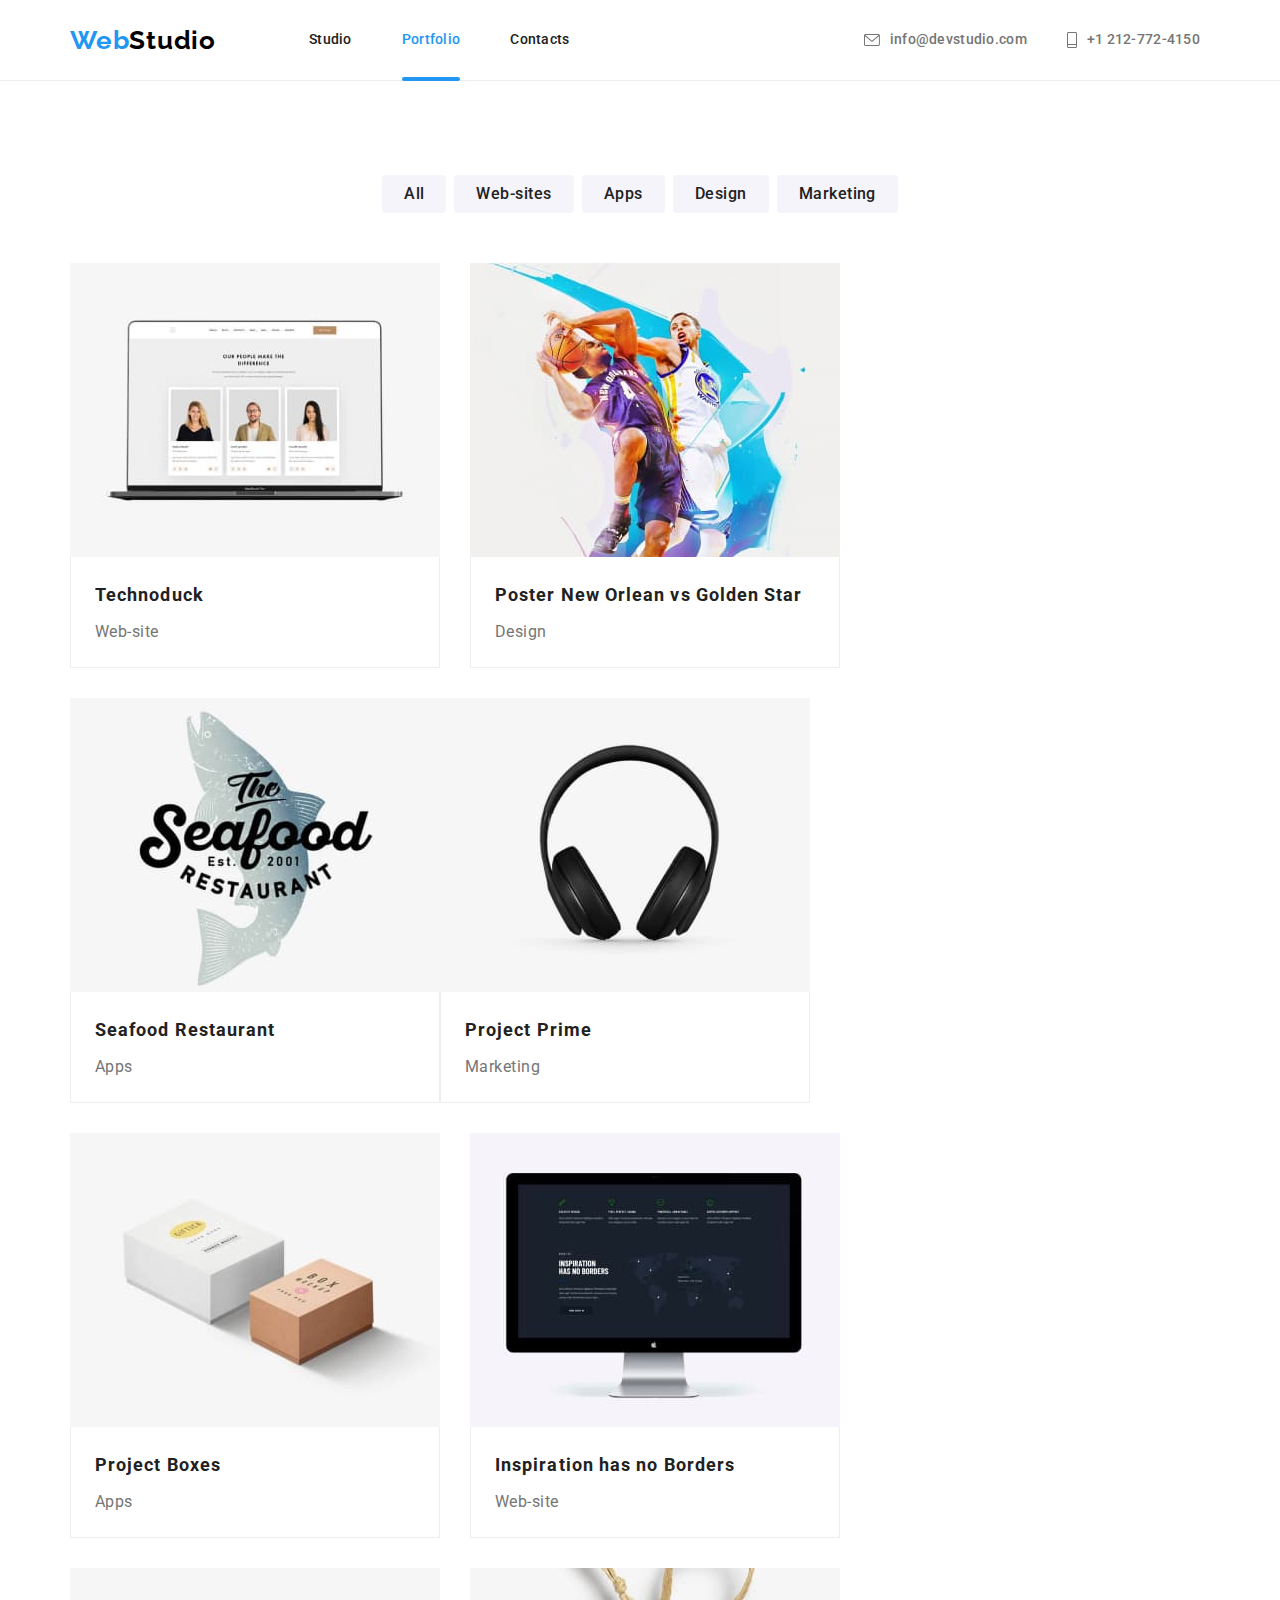
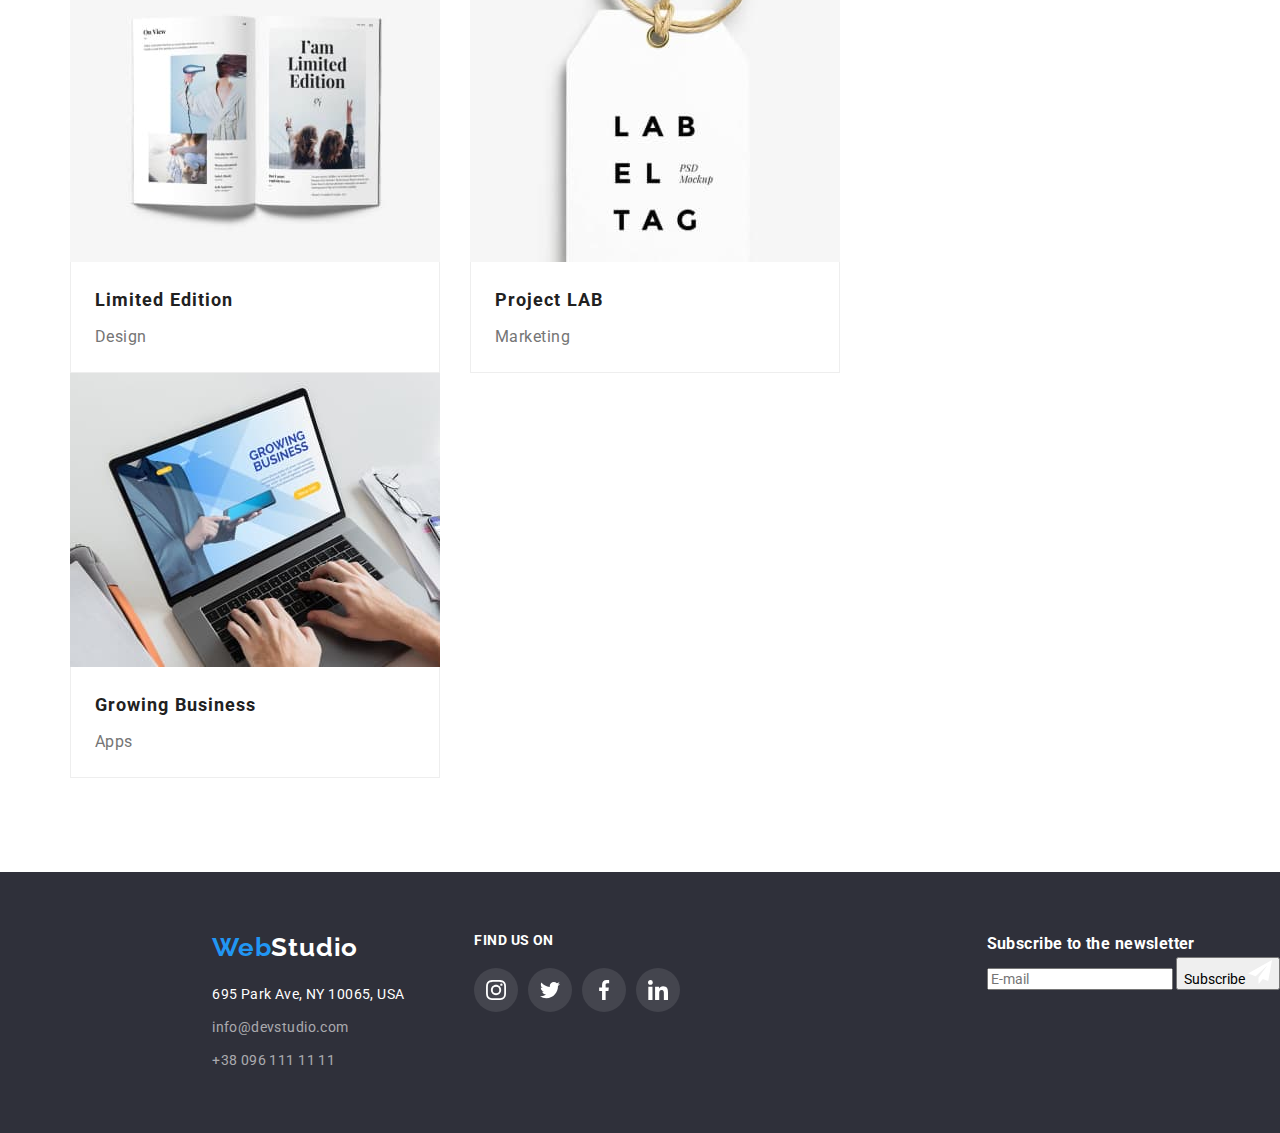
==== portfolio.html @ 2a0ce32f "gddgf" ====
<!DOCTYPE html>
<html lang="uk">
  <head>
    <meta charset="UTF-8" />
    <meta http-equiv="X-UA-Compatible" content="IE=edge" />
    <meta name="viewport" content="width=device-width, initial-scale=1.0" />
    <title>WebStudio</title>
    <link rel="preconnect" href="https://fonts.googleapis.com" />
    <link rel="preconnect" href="https://fonts.gstatic.com" crossorigin />
    <link
      href="https://fonts.googleapis.com/css2?family=Raleway:wght@700&family=Roboto:wght@400;500;700;900&display=swap"
      rel="stylesheet"
    />
    <link
      rel="stylesheet"
      href="https://cdnjs.cloudflare.com/ajax/libs/modern-normalize/1.1.0/modern-normalize.min.css"
    />
    <link rel="stylesheet" href="./css/styles.css" />
  </head>
  <body>
    <!-- Header -->
    <header class="header">
      <div class="container main-nav">
        <nav class="main-nav">
          <a href="./index.html" class="logo"><span class="logo part">Web</span>Studio</a>
          <ul class="nav-list">
            <li class="link"><a class="nav-list-link" href="./index.html">Studio</a></li>
            <li class="link">
              <a class="nav-list-link current" href="./portfolio.html">Portfolio</a>
            </li>
            <li class="link"><a class="nav-list-link" href="">Contacts</a></li>
          </ul>
        </nav>
        <ul class="contacts-list">
          <li class="contact">
            <a href="mailto:info@devstudio.com" class="header-contacts mail">
              <svg class="convert" width="16px" height="12px">
                <use href="./images/icons.svg#icon-convert"></use>
              </svg>
              info@devstudio.com
            </a>
          </li>
          <li class="contact">
            <a href="tel:+12127724150" class="header-contacts phone">
              <svg class="phone" width="10px" height="16px">
                <use href="./images/icons.svg#icon-phone"></use>
              </svg>
              +1 212-772-4150</a
            >
          </li>
        </ul>
      </div>
    </header>
    <main>
      <section class="section">
        <div class="container">
          <!-- Buttons -->
          <ul class="btn-list">
            <li class="list-btn"><button type="button" class="btn secondary">All</button></li>
            <li class="list-btn"><button type="button" class="btn secondary">Web-sites</button></li>
            <li class="list-btn"><button type="button" class="btn secondary">Apps</button></li>
            <li class="list-btn"><button type="button" class="btn secondary">Design</button></li>
            <li class="list-btn"><button type="button" class="btn secondary">Marketing</button></li>
          </ul>
          <!-- Projects -->
          <ul class="project-list">
            <li class="project-card">
              <a href="" class="project-link">
                <div class="overlay">
                  <img
                    src="./images/technocrack.jpg"
                    alt="Laptop with cards on the screen"
                    width="370"
                  />
                  <p class="project-text">
                    Technoduck is a state-of-the-art coronavirus distribution platform. Companies
                    use this platform for digital espionage and attacks on competitors' secure
                    servers.
                  </p>
                </div>

                <div class="card-desc">
                  <h2 class="project-title">Technoduck</h2>
                  <p class="project-desc">Web-site</p>
                </div></a
              >
            </li>
            <li class="project-card">
              <a href="" class="project-link">
                <div class="overlay">
                  <img src="./images/poster.jpg" alt="Two basketball players" width="370" />
                  <p class="project-text">
                    Technoduck is a state-of-the-art coronavirus distribution platform. Companies
                    use this platform for digital espionage and attacks on competitors' secure
                    servers.
                  </p>
                </div>
                <div class="card-desc">
                  <h2 class="project-title">Poster New Orlean vs Golden Star</h2>
                  <p class="project-desc">Design</p>
                </div></a
              >
            </li>
            <li class="project-card">
              <a href="" class="project-link">
                <div class="overlay">
                  <img src="./images/seafood.jpg" alt="shark logo" width="370" />
                  <p class="project-text">
                    Technoduck is a state-of-the-art coronavirus distribution platform. Companies
                    use this platform for digital espionage and attacks on competitors' secure
                    servers.
                  </p>
                </div>
                <div class="card-desc">
                  <h2 class="project-title">Seafood Restaurant</h2>
                  <p class="project-desc">Apps</p>
                </div></a
              >
            </li>
            <li class="project-card">
              <a href="" class="project-link">
                <div class="overlay">
                  <img src="./images/prime.jpg" alt="Headphones" width="370" />
                  <p class="project-text">
                    Technoduck is a state-of-the-art coronavirus distribution platform. Companies
                    use this platform for digital espionage and attacks on competitors' secure
                    servers.
                  </p>
                </div>
                <div class="card-desc">
                  <h2 class="project-title">Project Prime</h2>
                  <p class="project-desc">Marketing</p>
                </div></a
              >
            </li>
            <li class="project-card">
              <a href="" class="project-link">
                <div class="overlay">
                  <img src="./images/boxes.jpg" alt="Two cardboard boxes" width="370" />
                  <p class="project-text">
                    Technoduck is a state-of-the-art coronavirus distribution platform. Companies
                    use this platform for digital espionage and attacks on competitors' secure
                    servers.
                  </p>
                </div>
                <div class="card-desc">
                  <h2 class="project-title">Project Boxes</h2>
                  <p class="project-desc">Apps</p>
                </div></a
              >
            </li>
            <li class="project-card">
              <a href="" class="project-link">
                <div class="overlay">
                  <img src="./images/inspiration.jpg" alt="Monitor screen" width="370" />
                  <p class="project-text">
                    Technoduck is a state-of-the-art coronavirus distribution platform. Companies
                    use this platform for digital espionage and attacks on competitors' secure
                    servers.
                  </p>
                </div>
                <div class="card-desc">
                  <h2 class="project-title">Inspiration has no Borders</h2>
                  <p class="project-desc">Web-site</p>
                </div></a
              >
            </li>
            <li class="project-card">
              <a href="" class="project-link">
                <div class="overlay">
                  <img src="./images/limited-edition.jpg" alt="Open journal" width="370" />
                  <p class="project-text">
                    Technoduck is a state-of-the-art coronavirus distribution platform. Companies
                    use this platform for digital espionage and attacks on competitors' secure
                    servers.
                  </p>
                </div>
                <div class="card-desc">
                  <h2 class="project-title">Limited Edition</h2>
                  <p class="project-desc">Design</p>
                </div></a
              >
            </li>
            <li class="project-card">
              <a href="" class="project-link">
                <div class="overlay">
                  <img src="./images/lab.jpg" alt="Tag with a rope" width="370" />
                  <p class="project-text">
                    Technoduck is a state-of-the-art coronavirus distribution platform. Companies
                    use this platform for digital espionage and attacks on competitors' secure
                    servers.
                  </p>
                </div>
                <div class="card-desc">
                  <h2 class="project-title">Project LAB</h2>
                  <p class="project-desc">Marketing</p>
                </div></a
              >
            </li>
            <li class="project-card">
              <a href="" class="project-link">
                <div class="overlay">
                  <img src="./images/growing-business.jpg" alt="Typing on a laptop" width="370" />
                  <p class="project-text">
                    Technoduck is a state-of-the-art coronavirus distribution platform. Companies
                    use this platform for digital espionage and attacks on competitors' secure
                    servers.
                  </p>
                </div>
                <div class="card-desc">
                  <h2 class="project-title">Growing Business</h2>
                  <p class="project-desc">Apps</p>
                </div></a
              >
            </li>
          </ul>
        </div>
      </section>
    </main>
    <!-- Footer -->
    <footer class="footer">
      <div class="container">
        <div>
          <a href="./index.html" class="logo foot"><span class="logo part">Web</span>Studio</a>
          <address>
            <ul class="footer-list">
              <li class="item">
                <a
                  href="https://goo.gl/maps/a2DXPdL5DxvTyXP6A"
                  target="_blank"
                  rel="noopener nofollow noreferrer"
                  class="address"
                  >695 Park Ave, NY 10065, USA</a
                >
              </li>
              <li class="item">
                <a href="mailto:info@devstudio.com" class="footer-contacts">info@devstudio.com</a>
              </li>
              <li class="item">
                <a href="tel:+380961111111" class="footer-contacts">+38 096 111 11 11</a>
              </li>
            </ul>
          </address>
        </div>
        <section class="follow">
          <h3 class="follow-list-title">Find us on</h3>
          <ul class="follow-list">
            <li>
              <a href="" class="follow-media-link">
                <svg class="icon" width="20px" height="20px">
                  <use href="./images/icons.svg#icon-instagram"></use>
                </svg>
              </a>
            </li>
            <li>
              <a href="" class="follow-media-link">
                <svg class="icon" width="20px" height="20px">
                  <use href="./images/icons.svg#icon-twitter"></use>
                </svg>
              </a>
            </li>
            <li>
              <a href="" class="follow-media-link">
                <svg class="icon" width="20px" height="20px">
                  <use href="./images/icons.svg#icon-facebook"></use>
                </svg>
              </a>
            </li>
            <li>
              <a href="" class="follow-media-link">
                <svg class="icon" width="20px" height="20px">
                  <use href="./images/icons.svg#icon-linkedin"></use>
                </svg>
              </a>
            </li>
          </ul>
        </section>
      </div>

      <div class="subscribe">
        <h3 class="subscribe-to-newsletter">Subscribe to the newsletter</h3>
        <form autocomplete="off" class="footer-form">
          <label class="subscribe-name">
            <input
              type="text"
              name="Subscribe to the newsletter"
              id="input-email"
              class="input-email"
              placeholder="E-mail"
            />
            <button class="btn-subscribe">
              Subscribe
              <svg
                class="icon-subscribe"
                xmlns="http://www.w3.org/2000/svg"
                width="24"
                height="24"
                viewBox="0 0 24 24"
                fill="none"
              >
                <path
                  d="M24 0L0 13.5L7.66994 16.3407L19.5 5.25L10.5017 17.3895L10.509 17.3923L10.5 17.3895V24L14.8013 18.9819L20.2501 21L24 0Z"
                  fill="white"
                />
              </svg>
            </button>
          </label>
        </form>
      </div>
    </footer>
  </body>
</html>
---- css/styles.css ----
body {
  font-family: -apple-system, BlinkMacSystemFont, 'Segoe UI', Roboto, Oxygen, Ubuntu, Cantarell,
    'Open Sans', 'Helvetica Neue', sans-serif;
  line-height: 1.5;
  color: #212121;
  background-color: #fff;
}

.container {
  min-width: 320px;
  max-width: 1170px;
  padding-left: 15px;
  padding-right: 15px;
  margin-left: auto;
  margin-right: auto;
}

.page-header {
  box-shadow: 0px 2px 4px -1px rgb(0 0 0 / 20%), 0px 4px 5px 0px rgb(0 0 0 / 14%),
    0px 1px 10px 0px rgb(0 0 0 / 12%);
}

.page-header .container {
  min-height: 80px;
  display: flex;
  align-items: center;
  justify-content: flex-end;
}

.menu {
  display: flex;
  padding: 0;
  margin: 0;
  list-style: none;
}

@media (max-width: 767px) {
  .menu {
    display: none;
  }
}

.menu .link {
  padding: 10px;
  color: inherit;
  text-decoration: none;
}

.menu .link:hover,
.menu .link:focus {
  text-decoration: underline;
}

.menu-toggle {
  min-height: 40px;
  min-width: 40px;
  display: flex;
  align-items: center;
  justify-content: center;

  margin: 0;
  padding: 0;
  background-color: transparent;
  cursor: pointer;
  border: none;
  border-radius: 50%;
  outline: none;
}

@media (min-width: 768px) {
  .menu-toggle {
    display: none;
  }
}

.menu-toggle:hover,
.menu-toggle:focus {
  background-color: rgba(0, 0, 0, 0.1);
}

.menu-container {
  position: fixed;
  top: 0;
  left: 0;
  width: 100vw;
  height: 100vh;
  padding: 32px;
  background-color: #3f51b5;
  z-index: 999;

  transform: translateX(100%);
  transition: transform 250ms ease-in-out;
}

.menu-container.is-open {
  transform: translateX(0);
}

.menu-container .menu-toggle {
  position: absolute;
  top: 16px;
  right: 16px;
  color: #fff;
}

.mobile-menu {
  padding: 0;
  margin: 0;
  list-style: none;
}

.mobile-menu .link {
  display: block;
  padding: 10px;
  color: #fff;
  text-decoration: none;
}

:root {
  --black-color: #000000;
  --text-primary-color: #212121;
  --text-p-color: #757575;
  --primary-white-color: #ffffff;
  --background-secondary-color: #f5f4fa;
  --hero-footer-color--: #2f303a;
  --accent-color: #2196f3;
  --no-accent-color: #afb1b8;
  --primary-btn-accent-color--: #188ce8;
  --action-time: cubic-bezier(0.4, 0, 0.2, 1);
  --action-total-time: 250ms;
}

body {
  background-color: var(--primary-white-color);
  color: var(--text-primary-color);

  font-family: Roboto, sans-serif;
  font-size: 14px;
  letter-spacing: 0.03em;
}

.nav-list,
.contacts-list,
.section-list,
.footer-list {
  list-style-type: none;
}

.nav-list-link:hover,
.header-contacts:hover,
.footer-contacts:hover,
.address:hover,
.nav-list-link:focus,
.header-contacts:focus,
.footer-contacts:focus,
.address:focus {
  color: var(--accent-color);
}

h1,
h2,
h3,
h4,
h5,
h6,
ul,
p {
  margin: 0;
  padding: 0;
}

img {
  display: block;
  max-width: 100%;
}
/* Container settings */
.container5 {
  width: 1200px;
  margin: 0 auto;
  padding: 0 15px;
}

.section {
  padding-top: 94px;
  padding-bottom: 94px;
}

.section2 {
  padding-top: 94px;
  padding-bottom: 94px;
}

/* Header */
.header {
  border-bottom: 1px solid #ececec;
}

.main-nav {
  display: flex;
  align-items: center;
}

.logo {
  color: var(--black-color);
  font-family: Raleway, sans-serif;
  text-decoration: none;
  font-weight: 700;
  font-size: 26px;
  line-height: 1.19;
  letter-spacing: 0.03em;
}

.part {
  color: var(--accent-color);
}
/* nav */
.nav-list .link + .link {
  margin-left: 50px;
}

.nav-list {
  display: flex;
  margin-left: 93px;
}

.nav-list-link.current {
  color: var(--accent-color);
}

.nav-list-link {
  position: relative;
  display: block;
  padding-top: 32px;
  padding-bottom: 32px;

  color: var(--text-primary-color);
  font-weight: 500;
  font-size: 14px;
  line-height: 1.14;
  letter-spacing: 0.02em;
  text-decoration: none;

  transition: color var(--action-total-time) var(--action-time);
}

.current::after {
  content: '';
  position: absolute;
  bottom: -1px;
  left: 0;

  background-color: var(--accent-color);
  width: 100%;
  height: 4px;
  border-radius: 2px;
}

/* header contacts */
.contacts-list {
  display: flex;
  margin-left: auto;
}

.contacts-list .contact + .contact {
  margin-left: 40px;
}

.convert,
.phone {
  margin-right: 10px;
  fill: currentColor;
}

.convert:hover,
.phone:hover,
.convert:focus,
.phone:focus {
  fill: var(--accent-color);
}

.header-contacts {
  display: inline-flex;
  padding: 32px 0;

  color: var(--text-p-color);
  font-weight: 500;
  font-size: 14px;
  line-height: 1.14;
  letter-spacing: 0.02em;
  text-decoration: none;
  align-items: center;

  transition: color var(--action-total-time) var(--action-time);
}

/* Index.html Styles*/
/* Hero */
.hero {
  padding: 200px 0;
  margin-left: auto;
  margin-right: auto;

  text-align: center;

  background-color: var(--hero-footer-color--);
  background-image: linear-gradient(rgba(47, 48, 58, 0.4), rgba(47, 48, 58, 0.4)),
    url(../images/background-hero.jpg);
  max-width: 1600px;
  height: 600px;
  background-position: center;
}

.hero-title {
  max-width: 696px;
  margin-top: 0;
  margin-bottom: 30px;
  margin-right: auto;
  margin-left: auto;

  color: var(--primary-white-color);
  font-weight: 900;
  font-size: 44px;
  line-height: 1.36;
  text-align: center;
  letter-spacing: 0.06em;
  text-transform: uppercase;
}

.btn {
  display: inline-block;
  cursor: pointer;
  font-family: Roboto, sans-serif;
  border: none;
  border-radius: 4px;
}

.btn.primary {
  color: var(--primary-white-color);
  background-color: var(--accent-color);
  font-weight: 700;
  font-size: 16px;
  line-height: 1.88;
  letter-spacing: 0.06em;
  padding: 10px 24px;

  transition: background-color var(--action-total-time) var(--action-time),
    box-shadow var(--action-total-time) var(--action-time);
}

.btn.primary:hover,
.btn.primary:focus {
  background-color: var(--primary-btn-accent-color--);
}

/* Features */
.section.features {
  padding-bottom: 0;
}

.section-list {
  display: flex;
}

.section-list .item {
  width: 270px;
}

.icon-background {
  display: flex;
  align-items: center;
  justify-content: center;
  width: 270px;
  height: 120px;
  margin-bottom: 30px;

  background-color: var(--background-secondary-color);
}

.section-list .item:not(:last-child) {
  margin-right: 30px;
}

.section-title2 {
  margin-bottom: 50px;

  font-weight: 700;
  font-size: 36px;
  line-height: 1.17;
  text-align: center;
  letter-spacing: 0.03em;
}

.section-title {
  margin-bottom: 50px;

  font-weight: 700;
  font-size: 36px;
  line-height: 1.17;
  text-align: center;
  letter-spacing: 0.03em;
}

.item-desc {
  color: var(--text-p-color);
  line-height: 1.71;
}

/* What we do */
.section-list .img-list:not(:last-child) {
  margin-right: 30px;
}

.img-list {
  position: relative;
}

.img-desc {
  position: absolute;
  width: 100%;
  background-color: rgba(47, 48, 58, 0.8);
  height: 70px;
  padding: 27px 0;
  bottom: 0;

  color: var(--primary-white-color);
  font-weight: 700;
  font-size: 14px;
  line-height: 16px;
  text-align: center;
  letter-spacing: 0.03em;
  text-transform: uppercase;
}
/* Our team */
.team {
  background-color: var(--background-secondary-color);
}

.section-list-title {
  margin-bottom: 10px;

  font-weight: 700;
  font-size: 14px;
  line-height: 1.14;
  letter-spacing: 0.03em;
  text-transform: uppercase;
}

.section-card {
  background-color: var(--primary-white-color);

  text-align: center;

  box-shadow: 0px 1px 3px rgba(0, 0, 0, 0.12), 0px 1px 1px rgba(0, 0, 0, 0.14),
    0px 2px 1px rgba(0, 0, 0, 0.2);
  border-radius: 0px 0px 4px 4px;
}

.section-card:not(:last-child) {
  margin-right: 30px;
}
.team-card-desc {
  padding: 30px 0;
}

.section-list-item {
  margin-bottom: 10px;

  font-weight: 500;
  font-size: 16px;
  line-height: 1.19;
  letter-spacing: 0.03em;
}
.profession {
  font-size: 16px;
  line-height: 1.19;
  letter-spacing: 0.03em;
  margin-bottom: 16px;
}

.media-list {
  display: flex;
  list-style-type: none;
  height: 44px;
  align-items: center;
  padding: 0 32px;
}

.media-link {
  display: flex;
  width: 44px;
  height: 44px;
  align-items: center;
  justify-content: center;
  color: var(--no-accent-color);
  border-radius: 50%;

  transition: background-color var(--action-total-time) var(--action-time),
    color var(--action-total-time) var(--action-time);
}

.media-list li:not(:last-child) {
  margin-right: 10px;
}

.media-link:hover,
.media-link:focus {
  background-color: var(--accent-color);
  color: var(--primary-white-color);
}

.icon {
  display: flex;
  fill: currentColor;
}

.company-list {
  display: flex;
  list-style-type: none;
  margin: 0;
}

.company-list li:not(:last-child) {
  margin-right: 30px;
}

.company-link {
  display: flex;
  align-items: center;
  justify-content: center;
  width: 170px;
  height: 92px;
  border: 1px solid var(--no-accent-color);
  border-radius: 4px;
  padding: 16px 32px;

  color: var(--no-accent-color);

  transition: color var(--action-total-time) var(--action-time),
    border-color var(--action-total-time) var(--action-time);
}

.company-link:hover,
.company-link:focus {
  color: var(--accent-color);
  border-color: var(--accent-color);
}

.company-icon {
  fill: currentColor;
}

/* Portfolio.html styles */
.btn-list,
.project-list {
  list-style-type: none;

  display: flex;
  flex-wrap: wrap;
}

.btn-list {
  justify-content: center;
  margin-bottom: 50px;
}

.list-btn:not(:last-child) {
  margin-right: 8px;
}
.btn.secondary {
  padding: 6px 22px;

  background-color: var(--background-secondary-color);
  color: var(--text-primary-color);
  font-weight: 500;
  font-size: 16px;
  line-height: 1.62;
  letter-spacing: 0.03em;

  transition: color var(--action-total-time) var(--action-time),
    background-color var(--action-total-time) var(--action-time),
    box-shadow var(--action-total-time) var(--action-time);
}

.btn.secondary:hover,
.btn.secondary:focus {
  background-color: var(--accent-color);
  color: var(--primary-white-color);
  box-shadow: 0px 3px 1px rgba(0, 0, 0, 0.1), 0px 1px 2px rgba(0, 0, 0, 0.08),
    0px 2px 2px rgba(0, 0, 0, 0.12);
  border-radius: 4px;
}

.project-card {
  margin-right: 30px;
  margin-bottom: 30px;
}

.project-card:nth-child(3n) {
  margin-right: 0;
}

.project-card:nth-last-child(-n + 3) {
  margin-bottom: 0;
}

.project-link {
  display: block;
  text-decoration: none;

  transition: box-shadow var(--action-total-time) var(--action-time);
}

.project-link:hover,
.project-link:focus {
  box-shadow: 0px 1px 1px rgba(0, 0, 0, 0.12), 0px 4px 4px rgba(0, 0, 0, 0.06),
    1px 4px 6px rgba(0, 0, 0, 0.16);
}

.project-link:hover .project-text,
.project-link:focus .project-text {
  transform: translateY(0%);
  opacity: 1;
}

.overlay {
  position: relative;
  overflow: hidden;
}

.project-text {
  position: absolute;
  background-color: rgba(33, 150, 243, 0.9);
  width: 100%;
  height: 100%;
  bottom: 0;

  transform: translateY(100%);
  opacity: 0;
  transition: transform var(--action-total-time) var(--action-time),
    opacity var(--action-total-time) var(--action-time);

  padding: 63px 24px;
  font-size: 18px;
  line-height: 1.56;
  letter-spacing: 0.03em;
  color: var(--primary-white-color);
}

.card-desc {
  padding: 20px 24px;

  border-left: 1px solid #eeeeee;
  border-right: 1px solid #eeeeee;
  border-bottom: 1px solid #eeeeee;
}

.project-title {
  margin-bottom: 4px;
  color: var(--text-primary-color);
  font-weight: 700;
  font-size: 18px;
  line-height: 2;
  letter-spacing: 0.06em;
}

.project-desc {
  color: var(--text-p-color);
  font-size: 16px;
  /* font-weight: 400; */
  line-height: 1.88;
  letter-spacing: 0.03em;
}

/* Footer */
.footer {
  display: flex;
  padding-top: 60px;
  padding-bottom: 60px;

  background-color: var(--hero-footer-color--);
}

.footer .container {
  display: flex;
}

.foot {
  display: inline-block;
  margin-bottom: 20px;

  color: var(--primary-white-color);
}

.footer-list .item:not(:last-child) {
  margin-bottom: 9px;
}

.address {
  color: var(--primary-white-color);
  font-style: normal;
  line-height: 1.71;
  text-decoration: none;

  transition: color var(--action-total-time) var(--action-time);
}

.footer-contacts {
  color: rgba(255, 255, 255, 0.6);
  font-style: normal;
  line-height: 1.71;
  text-decoration: none;

  transition: color var(--action-total-time) var(--action-time);
}

/* Footer form */

.subscribe {
  margin-left: 94px;
  color: var(--primary-white-color);
}

.footer-form {
  display: flex;
  align-items: center;
}

.form-title {
  display: inline-block;
  margin-bottom: 20px;

  font-weight: 700;
  font-size: 14px;
  line-height: 16px;
  letter-spacing: 0.03em;
  text-transform: uppercase;
}

.footer-email {
  /* display: inline-block; */
  width: 358px;
  height: 50px;
  padding-left: 16px;

  color: var(--primary-white-color);
  background-color: transparent;
  border: 1px solid rgba(255, 255, 255, 0.3);
  border-radius: 4px;
}

.submit-footer {
  display: flex;
  padding: 10px 28px;
  margin: 0 auto;
  margin-left: 12px;
  align-items: center;

  color: var(--primary-white-color);
  background-color: var(--accent-color);
  font-weight: 700;
  font-size: 16px;
  line-height: 1.88;
  letter-spacing: 0.06em;

  transition: background-color var(--action-total-time) var(--action-time),
    box-shadow var(--action-total-time) var(--action-time);
}

.icon-send {
  margin-left: 10px;
}

/* Find us */

.follow {
  margin-left: 70px;
}

.follow-list-title {
  color: var(--primary-white-color);
  font-weight: 700;
  font-size: 14px;
  line-height: 16px;
  letter-spacing: 0.03em;
  text-transform: uppercase;

  margin-bottom: 20px;
}

.follow-list {
  display: flex;
  list-style-type: none;
}

.follow-list li:not(:last-child) {
  margin-right: 10px;
}

.follow-media-link {
  display: flex;
  background-color: rgba(255, 255, 255, 0.1);
  border-radius: 50%;
  width: 44px;
  height: 44px;

  align-items: center;
  justify-content: center;

  color: var(--primary-white-color);

  transition: background-color var(--action-total-time) var(--action-time);
}

.follow-icon {
  fill: currentColor;
}

.follow-media-link:hover,
.follow-media-link:focus {
  background-color: var(--accent-color);
}

/* Modal */

.backdrop {
  position: fixed;
  top: 0;
  left: 0;
  width: 100%;
  height: 100%;
  background-color: rgba(0, 0, 0, 0.2);
  opacity: 1;
  transition: opacity 250ms cubic-bezier(0.4, 0, 0.2, 1),
    visibility 250ms cubic-bezier(0.4, 0, 0.2, 1);
}

.backdrop.is-hidden {
  visibility: hidden;
  opacity: 0;
  pointer-events: none;
}

.backdrop.is-hidden .modal {
  opacity: 0;
  transform: translate(-50%, -50%) scale(0.9);
}

.modal {
  position: absolute;
  top: 50%;
  left: 50%;
  transform: translate(-50%, -50%) scale(1);
  transition: transform 250ms cubic-bezier(0.4, 0, 0.2, 1),
    opacity 250ms cubic-bezier(0.4, 0, 0.2, 1);
  display: flex;
  flex-direction: column;
  /* min-width: 528px;
  min-height: 581px; */
  padding: 40px;
  background-color: #fff;
  box-shadow: 0px 1px 3px rgba(0, 0, 0, 0.12), 0px 1px 1px rgba(0, 0, 0, 0.14),
    0px 2px 1px rgba(0, 0, 0, 0.2);
  border-radius: 4px;
}

.close-modal {
  display: inline-flex;
  justify-content: center;
  align-items: center;
  position: absolute;
  top: 8px;
  right: 8px;
  width: 30px;
  height: 30px;
  padding: 0;
  border-radius: 50%;
  border: 1px solid rgba(0, 0, 0, 0.1);
  cursor: pointer;
  background-color: var(--primary-white-color);
}

.icon-close-modal {
  fill: var(--title-text-color);
  transition: fill 250ms cubic-bezier(0.4, 0, 0.2, 1);
}

.close-modal:hover .icon-close-modal,
.close-modal:focus .icon-close-modal {
  fill: var(--accent-color);
}

.title-modal {
  font-weight: 700;
  font-size: 20px;
  line-height: 1.15;
  text-align: center;
  letter-spacing: 0.03em;
  margin-bottom: 12px;
  color: var(--title-text-color);
}

.form-label {
  font-size: 12px;
  line-height: 1.17;
  letter-spacing: 0.01em;
  color: var(--primary-text-color);
}

textarea {
  resize: none;
}

.form-field textarea::placeholder {
  font-size: 12px;
  line-height: 1.17;
  letter-spacing: 0.01em;
  color: rgba(117, 117, 117, 0.5);
}

.form {
  display: flex;
  flex-direction: column;
  align-items: center;
}

.form-field {
  margin-bottom: 10px;
  display: flex;
  flex-direction: column;
}

.form-field input {
  margin: 0;
  padding: 0;
  padding-left: 42px;
  width: 448px;
  height: 40px;
  border: 1px solid rgba(33, 33, 33, 0.2);
  border-radius: 4px;
  transition: border 250ms cubic-bezier(0.4, 0, 0.2, 1);
  cursor: pointer;
}

.position-icon {
  position: relative;
}

.form-input:focus,
.placeholder:focus {
  outline: none;
  border: 1px solid var(--accent-color);
}

.form-field:hover input,
.form-field:hover textarea {
  border: 1px solid var(--accent-color);
}

.form-input:focus + .icon-input {
  fill: var(--accent-color);
}

.form-field:hover .icon-input {
  fill: var(--accent-color);
}

.icon-input {
  position: absolute;
  top: 50%;
  left: 12px;
  transform: translateY(-50%);
  fill: var(--title-text-color);
  transition: fill 250ms cubic-bezier(0.4, 0, 0.2, 1);
}

.form-field textarea {
  display: block;
  width: 448px;
  height: 120px;
  padding: 12px 16px;
  margin-bottom: 10px;
  border: 1px solid rgba(33, 33, 33, 0.2);
  border-radius: 4px;
  transition: border 250ms cubic-bezier(0.4, 0, 0.2, 1);
  cursor: pointer;
}

.form-field-agree {
  display: flex;
  justify-content: center;
  align-items: center;
  gap: 10px;
  margin-bottom: 30px;
}

.btn-send {
  display: flex;
  justify-content: center;
  align-items: center;
  gap: 10px;
  min-width: 200px;
  min-height: 50px;
  background-color: var(--accent-color);
  font-family: inherit;
  font-weight: 700;
  font-size: 16px;
  line-height: 1.88;
  text-align: center;
  border-width: 0;
  box-shadow: 0px 4px 4px rgba(0, 0, 0, 0.15);
  border-radius: 4px;
  letter-spacing: 0.06em;
  color: var(--primary-white-color);
  cursor: pointer;
}

.btn-modal {
  width: 200px;
  align-self: center;
}

/* Stiluri pentru dispozitivele mobile */
@media (max-width: 768px) {
  .section-list {
    display: flex;
    flex-direction: column;
  }

  .item {
    margin-bottom: 30px;
  }

  .section2 {
    display: none;
  }

  .section-title {
    text-align: left;
    margin-left: 65px;
  }

  .section-list {
    margin-top: 20px;
  }

  .team {
    background-color: var(--background-secondary-color);
  }

  .section-card {
    background-color: var(--primary-white-color);
    text-align: left;
    box-shadow: 0px 1px 3px rgba(0, 0, 0, 0.12), 0px 1px 1px rgba(0, 0, 0, 0.14),
      0px 2px 1px rgba(0, 0, 0, 0.2);
    border-radius: 0px 0px 4px 4px;
    padding: 20px; /* Adaugă spațiu în jurul conținutului pentru o separare mai bună */
    width: 450px; /* Setează lățimea specifică */
    height: 622px; /* Setează înălțimea specifică */
    flex-shrink: 0; /* Evită micșorarea elementului */
    margin-bottom: 30px; /* Adaugă distanță între elemente */
  }

  img {
    display: block;
    width: 402px;
    height: 374px;
    flex-shrink: 0;
  }

  .team-card-desc {
    text-align: center; /* Aliniați conținutul la centru pe versiunea de mobil */
  }

  .media-list {
    display: flex;
    justify-content: center; /* Centrarea orizontală a elementelor din lista media */
    margin-top: 10px; /* Adaugă spațiu între lista media și text */
  }

  .media-list li {
    margin: 0 10px; /* Adaugă spațiu între elementele din lista media */
  }
  .company-list {
    display: grid;
    grid-template-columns: 1fr 1fr;
    gap: 20px;
    width: 210px;
  }

  .company-link {
    width: 100%;
    margin-bottom: 20px; /* Adaugă spațiu între grupurile de elemente */
  }

  /* La fiecare al doilea element, resetează spațiul de jos pentru a crea aspectul de grupare */
  .company-link:nth-child(odd) {
    margin-bottom: 0;
  }

  .company-list li {
    width: 210px;
    height: 92px;
    flex-shrink: 0;
  }

  .hero {
    padding: 200px 0;
    margin-left: auto;
    margin-right: auto;

    text-align: center;

    background-color: var(--hero-footer-color--);
    background-image: linear-gradient(rgba(47, 48, 58, 0.4), rgba(47, 48, 58, 0.4)),
      url(../images/Header\ img.png);
    width: 480px;
    height: 400px;
    background-position: center;
  }

  .hero-title {
    width: 360px;
    color: #fff;
    text-align: center;
    font-family: Roboto;
    font-size: 26px;
    font-style: normal;
    font-weight: 900;
    line-height: 42px; /* 161.538% */
    letter-spacing: 1.56px;
    text-transform: uppercase;
    margin-top: -98px;
  }

  .btn.primary {
    color: var(--primary-white-color);
    background-color: var(--accent-color);
    font-weight: 700;
    font-size: 16px;
    line-height: 1.88;
    letter-spacing: 0.06em;
    padding: 10px 24px;
    transition: background-color var(--action-total-time) var(--action-time),
      box-shadow var(--action-total-time) var(--action-time);
  }
  /*fubdalul de la antena*/
  .icon-background {
    display: flex;
    align-items: center;
    justify-content: center;
    width: 450px;
    height: 120px;
    margin-bottom: 30px;
    background-color: var(--background-secondary-color);
  }

  .section-list-title {
    text-align: center; /* Centrare text pe versiunea de mobil */
    margin-right: -154px;
  }

  .item-desc {
    margin-right: -191px;
  }
  .footer {
    text-align: center; /* Aliniați conținutul la centru pe versiunea de mobil */
    padding: 20px;
    width: 480px;
    height: 604px;
    flex-shrink: 0;

    flex-shrink: 0; /* Adaugă un spațiu între conținut și marginile ecranului */
  }

  .follow {
    margin-top: 207px; /* Adaugă spațiu între secțiuni pe versiunea de mobil */
    position: absolute;
    margin-right: 20px;
  }

  .subscribe {
    margin-top: 385px;
    color: var(--primary-white-color);
    position: absolute;
  }
  .btn-subscribe {
    margin-top: 20px;
  }
  .style-mobil {
    margin-right: 20px;
  }
  .profession {
    font-size: 16px;
    line-height: 1.19;
    letter-spacing: 0.03em;
    margin-bottom: 16px;
    margin-right: 6px;
  }
  .modal {
    width: 450px;
    height: 609px;
    flex-shrink: 0;
    position: absolute;
    top: 50%;
    left: 50%;
    transform: translate(-50%, -50%) scale(1);
    transition: transform 250ms cubic-bezier(0.4, 0, 0.2, 1),
      opacity 250ms cubic-bezier(0.4, 0, 0.2, 1);
    display: flex;
    flex-direction: column;
    padding: 40px;
    background-color: #fff;
    box-shadow: 0px 1px 3px rgba(0, 0, 0, 0.12), 0px 1px 1px rgba(0, 0, 0, 0.14),
      0px 2px 1px rgba(0, 0, 0, 0.2);
    border-radius: 4px;
  }

  .section-title2 {
    margin-bottom: 50px;

    font-weight: 700;
    font-size: 36px;
    line-height: 1.17;
    text-align: center;
    letter-spacing: 0.03em;
  }
  .container5 {
    width: 1200px;
    margin: 0 auto;
    padding: 0 6px;
  }

  /*PENTRU PAGINA PORTOFOLIO*/

  .btn-list {
    flex-direction: column;
  }
  .list-btn {
    margin-bottom: 10px;
  }

  .project-card {
    margin-right: 30px;
    margin-bottom: 30px;
  }
}
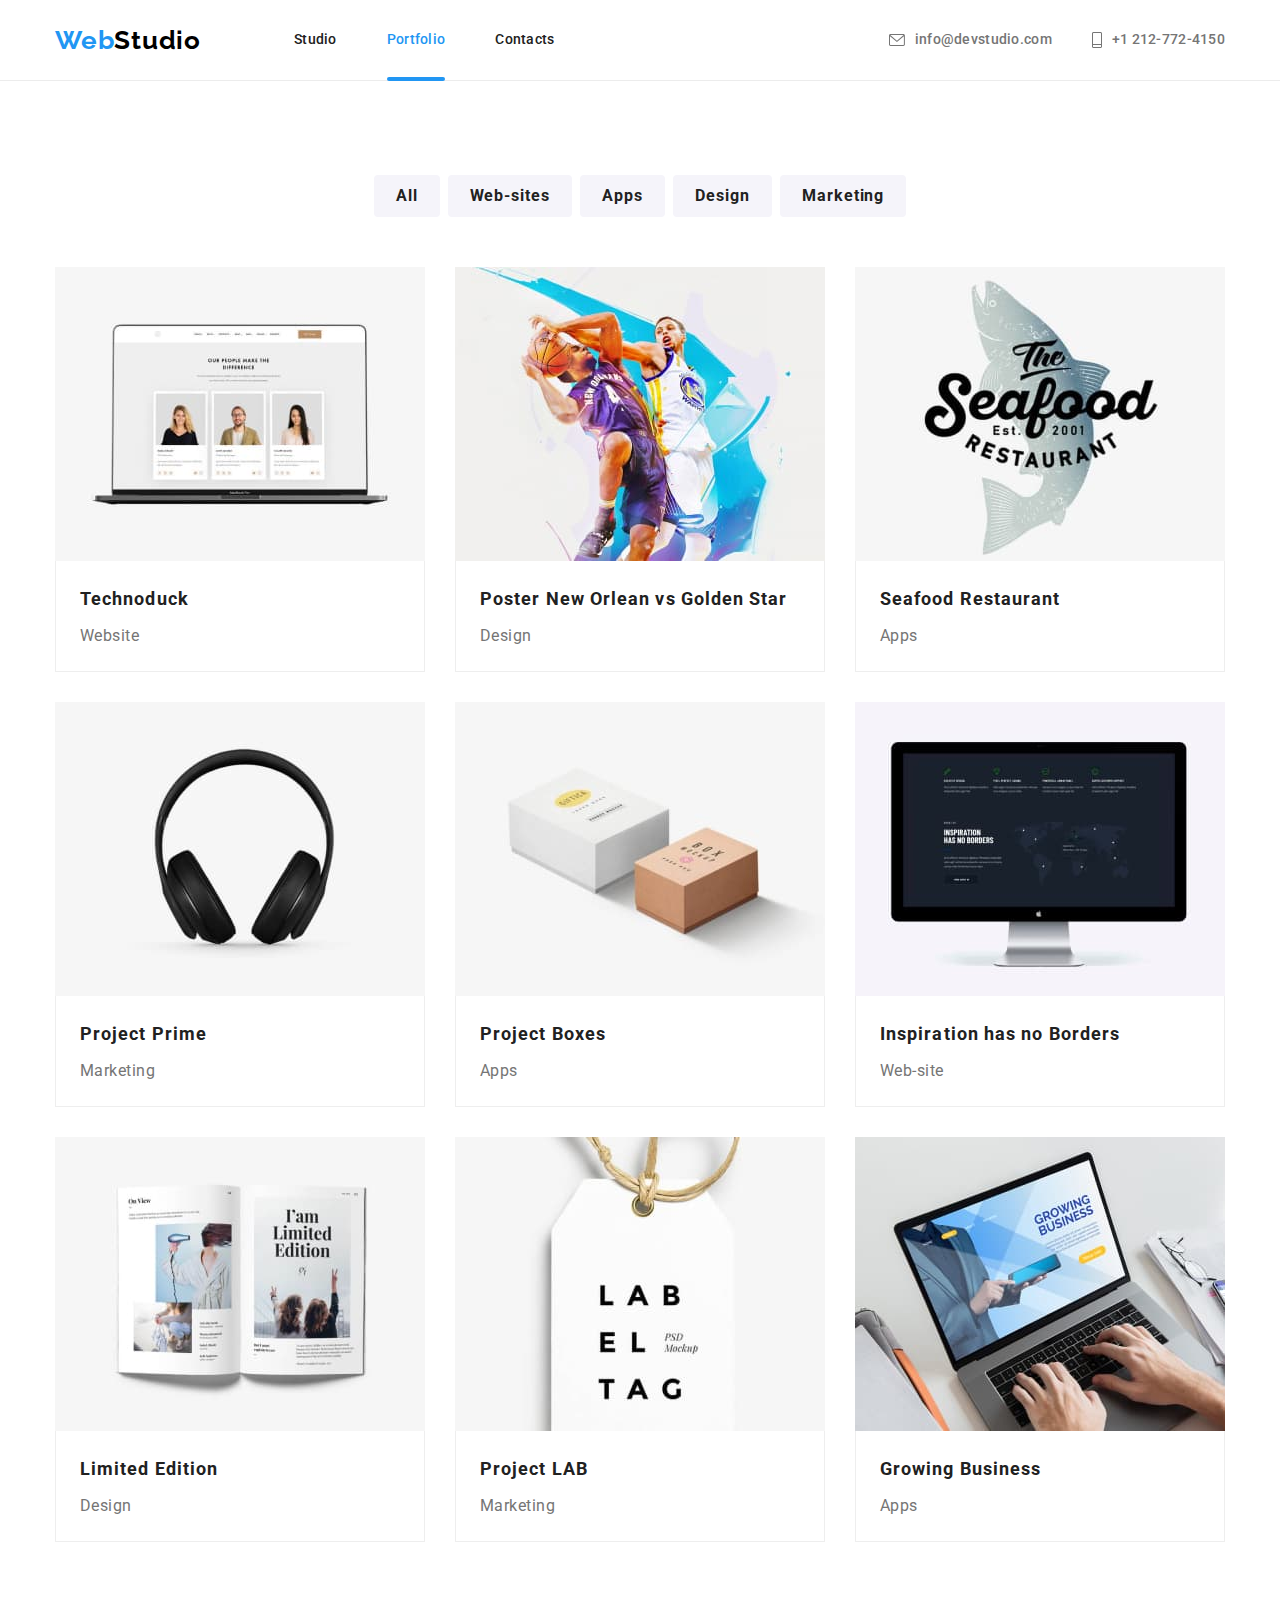
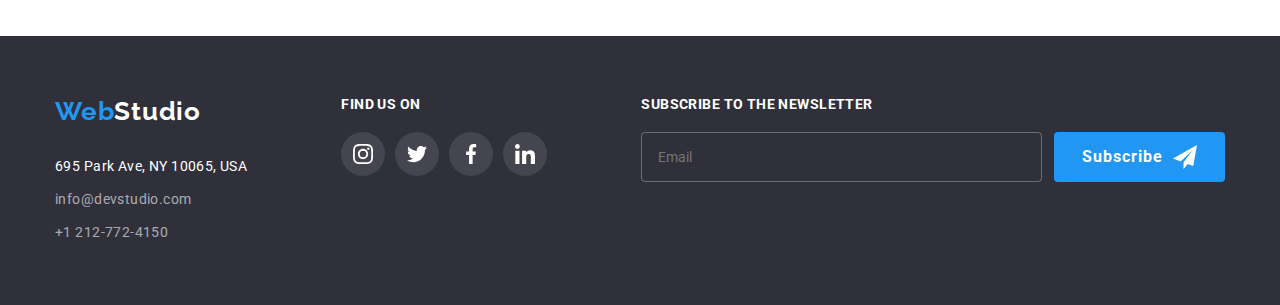
==== commit c814d7a6: "tema7" ====
--- a/portfolio.html
+++ b/portfolio.html
@@ -15,201 +15,372 @@
       rel="stylesheet"
       href="https://cdnjs.cloudflare.com/ajax/libs/modern-normalize/1.1.0/modern-normalize.min.css"
     />
-    <link rel="stylesheet" href="./css/styles.css" />
+    <link rel="stylesheet" href="./css/main.min.css" />
   </head>
   <body>
-    <!-- Header -->
     <header class="header">
-      <div class="container main-nav">
-        <nav class="main-nav">
-          <a href="./index.html" class="logo"><span class="logo part">Web</span>Studio</a>
-          <ul class="nav-list">
-            <li class="link"><a class="nav-list-link" href="./index.html">Studio</a></li>
-            <li class="link">
-              <a class="nav-list-link current" href="./portfolio.html">Portfolio</a>
-            </li>
-            <li class="link"><a class="nav-list-link" href="">Contacts</a></li>
+      <div class="container container--mobile-hidden">
+        <div class="header__items">
+          <nav class="header__nav">
+            <a href="./index.html" class="logo">Web<span class="logo__part">Studio</span></a>
+            <ul class="header__list">
+              <li><a class="header__link" href="./index.html">Studio</a></li>
+              <li>
+                <a class="header__link header__link--current" href="./portfolio.html">Portfolio</a>
+              </li>
+              <li><a class="header__link" href="">Contacts</a></li>
+            </ul>
+          </nav>
+          <ul class="header__contacts">
+            <li>
+              <a href="mailto:info@devstudio.com" class="header__contact">
+                <svg class="header__icon header__icon--bigger" width="14px" height="10px">
+                  <use href="./images/icons.svg#icon-convert"></use>
+                </svg>
+                info@devstudio.com
+              </a>
+            </li>
+            <li>
+              <a href="tel:+12127724150" class="header__contact">
+                <svg class="header__icon" width="10px" height="14px">
+                  <use href="./images/icons.svg#icon-phone"></use>
+                </svg>
+                +1 212-772-4150</a
+              >
+            </li>
           </ul>
-        </nav>
-        <ul class="contacts-list">
-          <li class="contact">
-            <a href="mailto:info@devstudio.com" class="header-contacts mail">
-              <svg class="convert" width="16px" height="12px">
-                <use href="./images/icons.svg#icon-convert"></use>
-              </svg>
-              info@devstudio.com
-            </a>
-          </li>
-          <li class="contact">
-            <a href="tel:+12127724150" class="header-contacts phone">
-              <svg class="phone" width="10px" height="16px">
-                <use href="./images/icons.svg#icon-phone"></use>
-              </svg>
-              +1 212-772-4150</a
-            >
-          </li>
-        </ul>
+        </div>
+      </div>
+
+      <!-- dropdown -->
+      <div class="mobile-menu" id="mobile-menu">
+        <div class="mobile-menu__header">
+          <a href="./index.html" class="logo">Web<span class="logo__part">Studio</span></a>
+          <button
+            type="button"
+            class="dropdown__btn js-open-menu"
+            aria-expanded="false"
+            aria-controls="mobile-menu"
+          >
+            <svg width="40px" height="40px">
+              <use href="./images/icons.svg#icon-dropdown"></use>
+            </svg>
+          </button>
+        </div>
+        <div class="dropdown js-menu-container">
+          <button type="button" class="dropdown__btn dropdown__btn--close js-close-menu">
+            <svg width="40px" height="40px">
+              <use href="./images/icons.svg#icon-close-dropdown"></use>
+            </svg>
+          </button>
+          <ul class="dropdown__list">
+            <li class="dropdown__item">
+              <a class="dropdown__link dropdown__link--current" href="./index.html">Studio</a>
+            </li>
+            <li class="dropdown__item">
+              <a class="dropdown__link" href="./portfolio.html">Portfolio</a>
+            </li>
+            <li class="dropdown__item"><a class="dropdown__link" href="">Contacts</a></li>
+          </ul>
+          <div class="dropdown__lower">
+            <ul class="dropdown__contacts">
+              <li class="dropdown__item">
+                <a href="tel:+12127724150" class="dropdown__contact"> +1 212-772-4150</a>
+              </li>
+              <li class="dropdown__item">
+                <a
+                  href="mailto:info@devstudio.com"
+                  class="dropdown__contact dropdown__contact--small-size"
+                >
+                  info@devstudio.com
+                </a>
+              </li>
+            </ul>
+            <ul class="social-links">
+              <li class="social-links__item"><a href="">Instagram</a></li>
+              <li class="social-links__item"><a href="">Twitter</a></li>
+              <li class="social-links__item"><a href="">Facebook</a></li>
+              <li class="social-links__item"><a href="">LinkedIn</a></li>
+            </ul>
+          </div>
+        </div>
       </div>
     </header>
     <main>
       <section class="section">
         <div class="container">
-          <!-- Buttons -->
-          <ul class="btn-list">
-            <li class="list-btn"><button type="button" class="btn secondary">All</button></li>
-            <li class="list-btn"><button type="button" class="btn secondary">Web-sites</button></li>
-            <li class="list-btn"><button type="button" class="btn secondary">Apps</button></li>
-            <li class="list-btn"><button type="button" class="btn secondary">Design</button></li>
-            <li class="list-btn"><button type="button" class="btn secondary">Marketing</button></li>
+          <h1 class="visually-hidden">All projects</h1>
+          <!-- buttons -->
+          <ul class="btns-list">
+            <li class="btns-list__item">
+              <button type="button" class="btn projects-btn">All</button>
+            </li>
+            <li class="btns-list__item">
+              <button type="button" class="btn projects-btn">Web-sites</button>
+            </li>
+            <li class="btns-list__item">
+              <button type="button" class="btn projects-btn">Apps</button>
+            </li>
+            <li class="btns-list__item">
+              <button type="button" class="btn projects-btn">Design</button>
+            </li>
+            <li class="btns-list__item">
+              <button type="button" class="btn projects-btn">Marketing</button>
+            </li>
           </ul>
-          <!-- Projects -->
-          <ul class="project-list">
-            <li class="project-card">
-              <a href="" class="project-link">
-                <div class="overlay">
-                  <img
-                    src="./images/technocrack.jpg"
+          <!-- projects -->
+          <ul class="projects-list">
+            <li class="project">
+              <a href="" class="project__link">
+                <div class="project__overlay">
+                  <img
+                    srcset="
+                      ./images/desktop-technokriak.jpg    370w,
+                      ./images/tablet-technokriak.jpg     354w,
+                      ./images/mobile-technokriak.jpg     450w,
+                      ./images/desktop-technokriak@2x.jpg 740w,
+                      ./images/tablet-technokriak@2x.jpg  708w,
+                      ./images/mobile-technokriak@2x.jpg  900w
+                    "
+                    sizes="(min-width:1200px) 370px, (min-width:768px) 354px, (max-width:767px) 450px,"
+                    src="./images/mobile-technokriak.jpg"
                     alt="Laptop with cards on the screen"
-                    width="370"
-                  />
-                  <p class="project-text">
-                    Technoduck is a state-of-the-art coronavirus distribution platform. Companies
-                    use this platform for digital espionage and attacks on competitors' secure
-                    servers.
+                  />
+                  <p class="project__text">
+                    Technoduck is a state-of-the-art coronavirus distribution platform. Companies
+                    use this platform for digital espionage and attacks on competitors' secure
+                    servers..
                   </p>
                 </div>
 
-                <div class="card-desc">
-                  <h2 class="project-title">Technoduck</h2>
-                  <p class="project-desc">Web-site</p>
-                </div></a
-              >
-            </li>
-            <li class="project-card">
-              <a href="" class="project-link">
-                <div class="overlay">
-                  <img src="./images/poster.jpg" alt="Two basketball players" width="370" />
-                  <p class="project-text">
-                    Technoduck is a state-of-the-art coronavirus distribution platform. Companies
-                    use this platform for digital espionage and attacks on competitors' secure
-                    servers.
-                  </p>
-                </div>
-                <div class="card-desc">
-                  <h2 class="project-title">Poster New Orlean vs Golden Star</h2>
-                  <p class="project-desc">Design</p>
-                </div></a
-              >
-            </li>
-            <li class="project-card">
-              <a href="" class="project-link">
-                <div class="overlay">
-                  <img src="./images/seafood.jpg" alt="shark logo" width="370" />
-                  <p class="project-text">
-                    Technoduck is a state-of-the-art coronavirus distribution platform. Companies
-                    use this platform for digital espionage and attacks on competitors' secure
-                    servers.
-                  </p>
-                </div>
-                <div class="card-desc">
-                  <h2 class="project-title">Seafood Restaurant</h2>
-                  <p class="project-desc">Apps</p>
-                </div></a
-              >
-            </li>
-            <li class="project-card">
-              <a href="" class="project-link">
-                <div class="overlay">
-                  <img src="./images/prime.jpg" alt="Headphones" width="370" />
-                  <p class="project-text">
-                    Technoduck is a state-of-the-art coronavirus distribution platform. Companies
-                    use this platform for digital espionage and attacks on competitors' secure
-                    servers.
-                  </p>
-                </div>
-                <div class="card-desc">
-                  <h2 class="project-title">Project Prime</h2>
-                  <p class="project-desc">Marketing</p>
-                </div></a
-              >
-            </li>
-            <li class="project-card">
-              <a href="" class="project-link">
-                <div class="overlay">
-                  <img src="./images/boxes.jpg" alt="Two cardboard boxes" width="370" />
-                  <p class="project-text">
-                    Technoduck is a state-of-the-art coronavirus distribution platform. Companies
-                    use this platform for digital espionage and attacks on competitors' secure
-                    servers.
-                  </p>
-                </div>
-                <div class="card-desc">
-                  <h2 class="project-title">Project Boxes</h2>
-                  <p class="project-desc">Apps</p>
-                </div></a
-              >
-            </li>
-            <li class="project-card">
-              <a href="" class="project-link">
-                <div class="overlay">
-                  <img src="./images/inspiration.jpg" alt="Monitor screen" width="370" />
-                  <p class="project-text">
-                    Technoduck is a state-of-the-art coronavirus distribution platform. Companies
-                    use this platform for digital espionage and attacks on competitors' secure
-                    servers.
-                  </p>
-                </div>
-                <div class="card-desc">
-                  <h2 class="project-title">Inspiration has no Borders</h2>
-                  <p class="project-desc">Web-site</p>
-                </div></a
-              >
-            </li>
-            <li class="project-card">
-              <a href="" class="project-link">
-                <div class="overlay">
-                  <img src="./images/limited-edition.jpg" alt="Open journal" width="370" />
-                  <p class="project-text">
-                    Technoduck is a state-of-the-art coronavirus distribution platform. Companies
-                    use this platform for digital espionage and attacks on competitors' secure
-                    servers.
-                  </p>
-                </div>
-                <div class="card-desc">
-                  <h2 class="project-title">Limited Edition</h2>
-                  <p class="project-desc">Design</p>
-                </div></a
-              >
-            </li>
-            <li class="project-card">
-              <a href="" class="project-link">
-                <div class="overlay">
-                  <img src="./images/lab.jpg" alt="Tag with a rope" width="370" />
-                  <p class="project-text">
-                    Technoduck is a state-of-the-art coronavirus distribution platform. Companies
-                    use this platform for digital espionage and attacks on competitors' secure
-                    servers.
-                  </p>
-                </div>
-                <div class="card-desc">
-                  <h2 class="project-title">Project LAB</h2>
-                  <p class="project-desc">Marketing</p>
-                </div></a
-              >
-            </li>
-            <li class="project-card">
-              <a href="" class="project-link">
-                <div class="overlay">
-                  <img src="./images/growing-business.jpg" alt="Typing on a laptop" width="370" />
-                  <p class="project-text">
-                    Technoduck is a state-of-the-art coronavirus distribution platform. Companies
-                    use this platform for digital espionage and attacks on competitors' secure
-                    servers.
-                  </p>
-                </div>
-                <div class="card-desc">
-                  <h2 class="project-title">Growing Business</h2>
-                  <p class="project-desc">Apps</p>
+                <div class="project__content">
+                  <h2 class="project__title">Technoduck</h2>
+                  <p class="project__desc">Website</p>
+                </div></a
+              >
+            </li>
+            <li class="project">
+              <a href="" class="project__link">
+                <div class="project__overlay">
+                  <img
+                    srcset="
+                      ./images/desktop-orlean.jpg    370w,
+                      ./images/tablet-orlean.jpg     354w,
+                      ./images/mobile-orlean.jpg     450w,
+                      ./images/desktop-orlean@2x.jpg 740w,
+                      ./images/tablet-orlean@2x.jpg  708w,
+                      ./images/mobile-orlean@2x.jpg  900w
+                    "
+                    sizes="(min-width:1200px) 370px, (min-width:768px) 354px, (max-width:767px) 450px,"
+                    src="./images/mobile-orlean.jpg"
+                    alt="Two basketball players"
+                  />
+                  <p class="project__text">
+                    Technoduck is a state-of-the-art coronavirus distribution platform. Companies
+                    use this platform for digital espionage and attacks on competitors' secure
+                    servers..
+                  </p>
+                </div>
+                <div class="project__content">
+                  <h2 class="project__title">Poster New Orlean vs Golden Star</h2>
+                  <p class="project__desc">Design</p>
+                </div></a
+              >
+            </li>
+            <li class="project">
+              <a href="" class="project__link">
+                <div class="project__overlay">
+                  <img
+                    srcset="
+                      ./images/desktop-seafood.jpg    370w,
+                      ./images/tablet-seafood.jpg     354w,
+                      ./images/mobile-seafood.jpg     450w,
+                      ./images/desktop-seafood@2x.jpg 740w,
+                      ./images/tablet-seafood@2x.jpg  708w,
+                      ./images/mobile-seafood@2x.jpg  900w
+                    "
+                    sizes="(min-width:1200px) 370px, (min-width:768px) 354px, (max-width:767px) 450px,"
+                    src="./images/mobile-seafood.jpg"
+                    alt="Shark logo"
+                  />
+                  <p class="project__text">
+                    Technoduck is a state-of-the-art coronavirus distribution platform. Companies
+                    use this platform for digital espionage and attacks on competitors' secure
+                    servers..
+                  </p>
+                </div>
+                <div class="project__content">
+                  <h2 class="project__title">Seafood Restaurant</h2>
+                  <p class="project__desc">Apps</p>
+                </div></a
+              >
+            </li>
+            <li class="project">
+              <a href="" class="project__link">
+                <div class="project__overlay">
+                  <img
+                    srcset="
+                      ./images/desktop-prime.jpg    370w,
+                      ./images/tablet-prime.jpg     354w,
+                      ./images/mobile-prime.jpg     450w,
+                      ./images/desktop-prime@2x.jpg 740w,
+                      ./images/tablet-prime@2x.jpg  708w,
+                      ./images/mobile-prime@2x.jpg  900w
+                    "
+                    sizes="(min-width:1200px) 370px, (min-width:768px) 354px, (max-width:767px) 450px,"
+                    src="./images/mobile-prime.jpg"
+                    alt="Headphone"
+                  />
+                  <p class="project__text">
+                    Technoduck is a state-of-the-art coronavirus distribution platform. Companies
+                    use this platform for digital espionage and attacks on competitors' secure
+                    servers..
+                  </p>
+                </div>
+                <div class="project__content">
+                  <h2 class="project__title">Project Prime</h2>
+                  <p class="project__desc">Marketing</p>
+                </div></a
+              >
+            </li>
+            <li class="project">
+              <a href="" class="project__link">
+                <div class="project__overlay">
+                  <img
+                    srcset="
+                      ./images/desktop-boxes.jpg    370w,
+                      ./images/tablet-boxes.jpg     354w,
+                      ./images/mobile-boxes.jpg     450w,
+                      ./images/desktop-boxes@2x.jpg 740w,
+                      ./images/tablet-boxes@2x.jpg  708w,
+                      ./images/mobile-boxes@2x.jpg  900w
+                    "
+                    sizes="(min-width:1200px) 370px, (min-width:768px) 354px, (max-width:767px) 450px,"
+                    src="./images/mobile-boxes.jpg"
+                    alt="Two cardboard boxes"
+                  />
+                  <p class="project__text">
+                    Technoduck is a state-of-the-art coronavirus distribution platform. Companies
+                    use this platform for digital espionage and attacks on competitors' secure
+                    servers..
+                  </p>
+                </div>
+                <div class="project__content">
+                  <h2 class="project__title">Project Boxes</h2>
+                  <p class="project__desc">Apps</p>
+                </div></a
+              >
+            </li>
+            <li class="project">
+              <a href="" class="project__link">
+                <div class="project__overlay">
+                  <img
+                    srcset="
+                      ./images/desktop-inspiration.jpg    370w,
+                      ./images/tablet-inspiration.jpg     354w,
+                      ./images/mobile-inspiration.jpg     450w,
+                      ./images/desktop-inspiration@2x.jpg 740w,
+                      ./images/tablet-inspiration@2x.jpg  708w,
+                      ./images/mobile-inspiration@2x.jpg  900w
+                    "
+                    sizes="(min-width:1200px) 370px, (min-width:768px) 354px, (max-width:767px) 450px,"
+                    src="./images/mobile-inspiration.jpg"
+                    alt="Monitor screen"
+                  />
+                  <p class="project__text">
+                    Technoduck is a state-of-the-art coronavirus distribution platform. Companies
+                    use this platform for digital espionage and attacks on competitors' secure
+                    servers..
+                  </p>
+                </div>
+                <div class="project__content">
+                  <h2 class="project__title">Inspiration has no Borders</h2>
+                  <p class="project__desc">Web-site</p>
+                </div></a
+              >
+            </li>
+            <li class="project">
+              <a href="" class="project__link">
+                <div class="project__overlay">
+                  <img
+                    srcset="
+                      ./images/desktop-limited.jpg    370w,
+                      ./images/tablet-limited.jpg     354w,
+                      ./images/mobile-limited.jpg     450w,
+                      ./images/desktop-limited@2x.jpg 740w,
+                      ./images/tablet-limited@2x.jpg  708w,
+                      ./images/mobile-limited@2x.jpg  900w
+                    "
+                    sizes="(min-width:1200px) 370px, (min-width:768px) 354px, (max-width:767px) 450px,"
+                    src="./images/mobile-limited.jpg"
+                    alt="Open journal"
+                  />
+                  <p class="project__text">
+                    Technoduck is a state-of-the-art coronavirus distribution platform. Companies
+                    use this platform for digital espionage and attacks on competitors' secure
+                    servers..
+                  </p>
+                </div>
+                <div class="project__content">
+                  <h2 class="project__title">Limited Edition</h2>
+                  <p class="project__desc">Design</p>
+                </div></a
+              >
+            </li>
+            <li class="project">
+              <a href="" class="project__link">
+                <div class="project__overlay">
+                  <img
+                    srcset="
+                      ./images/desktop-lab.jpg    370w,
+                      ./images/tablet-lab.jpg     354w,
+                      ./images/mobile-lab.jpg     450w,
+                      ./images/desktop-lab@2x.jpg 740w,
+                      ./images/tablet-lab@2x.jpg  708w,
+                      ./images/mobile-lab@2x.jpg  900w
+                    "
+                    sizes="(min-width:1200px) 370px, (min-width:768px) 354px, (max-width:767px) 450px,"
+                    src="./images/mobile-lab.jpg"
+                    alt="Tag with a rope"
+                    width="450px"
+                  />
+                  <p class="project__text">
+                    Technoduck is a state-of-the-art coronavirus distribution platform. Companies
+                    use this platform for digital espionage and attacks on competitors' secure
+                    servers..
+                  </p>
+                </div>
+                <div class="project__content">
+                  <h2 class="project__title">Project LAB</h2>
+                  <p class="project__desc">Marketing</p>
+                </div></a
+              >
+            </li>
+            <li class="project">
+              <a href="" class="project__link">
+                <div class="project__overlay">
+                  <img
+                    srcset="
+                      ./images/desktop-growing.jpg    370w,
+                      ./images/tablet-growing.jpg     354w,
+                      ./images/mobile-growing.jpg     450w,
+                      ./images/desktop-growing@2x.jpg 740w,
+                      ./images/tablet-growing@2x.jpg  708w,
+                      ./images/mobile-growing@2x.jpg  900w
+                    "
+                    sizes="(min-width:1200px) 370px, (min-width:768px) 354px, (max-width:767px) 450px,"
+                    src="./images/mobile-growing.jpg"
+                    alt="Typing on a laptop"
+                  />
+                  <p class="project__text">
+                    Technoduck is a state-of-the-art coronavirus distribution platform. Companies
+                    use this platform for digital espionage and attacks on competitors' secure
+                    servers..
+                  </p>
+                </div>
+                <div class="project__content">
+                  <h2 class="project__title">Growing Business</h2>
+                  <p class="project__desc">Apps</p>
                 </div></a
               >
             </li>
@@ -218,95 +389,87 @@
       </section>
     </main>
     <!-- Footer -->
+
     <footer class="footer">
-      <div class="container">
-        <div>
-          <a href="./index.html" class="logo foot"><span class="logo part">Web</span>Studio</a>
+      <div class="container footer-container">
+        <div class="address">
+          <a href="./index.html" class="logo logo--margin-change"
+            >Web<span class="logo__part--white">Studio</span></a
+          >
           <address>
-            <ul class="footer-list">
-              <li class="item">
+            <ul>
+              <li class="address__contact">
                 <a
-                  href="https://goo.gl/maps/a2DXPdL5DxvTyXP6A"
+                  href="https://goo.gl/maps/4D3xXtxiVJxCZdVB7"
                   target="_blank"
                   rel="noopener nofollow noreferrer"
-                  class="address"
+                  class="address__link address__link--white"
                   >695 Park Ave, NY 10065, USA</a
                 >
               </li>
-              <li class="item">
-                <a href="mailto:info@devstudio.com" class="footer-contacts">info@devstudio.com</a>
-              </li>
-              <li class="item">
-                <a href="tel:+380961111111" class="footer-contacts">+38 096 111 11 11</a>
+              <li class="address__contact">
+                <a href="mailto:info@devstudio.com" class="address__link">info@devstudio.com</a>
+              </li>
+              <li class="address__contact">
+                <a href="tel:+12127724150" class="address__link">+1 212-772-4150</a>
               </li>
             </ul>
           </address>
         </div>
-        <section class="follow">
-          <h3 class="follow-list-title">Find us on</h3>
-          <ul class="follow-list">
-            <li>
-              <a href="" class="follow-media-link">
-                <svg class="icon" width="20px" height="20px">
+        <div class="follow">
+          <p class="follow__title">Find us on</p>
+          <ul class="socials socials--centered">
+            <li>
+              <a href="" class="socials__link follow-socials__link">
+                <svg class="socials__icon" width="20px" height="20px">
                   <use href="./images/icons.svg#icon-instagram"></use>
                 </svg>
               </a>
             </li>
             <li>
-              <a href="" class="follow-media-link">
-                <svg class="icon" width="20px" height="20px">
+              <a href="" class="socials__link follow-socials__link">
+                <svg class="socials__icon" width="20px" height="20px">
                   <use href="./images/icons.svg#icon-twitter"></use>
                 </svg>
               </a>
             </li>
             <li>
-              <a href="" class="follow-media-link">
-                <svg class="icon" width="20px" height="20px">
+              <a href="" class="socials__link follow-socials__link">
+                <svg class="socials__icon" width="20px" height="20px">
                   <use href="./images/icons.svg#icon-facebook"></use>
                 </svg>
               </a>
             </li>
             <li>
-              <a href="" class="follow-media-link">
-                <svg class="icon" width="20px" height="20px">
+              <a href="" class="socials__link follow-socials__link">
+                <svg class="socials__icon" width="20px" height="20px">
                   <use href="./images/icons.svg#icon-linkedin"></use>
                 </svg>
               </a>
             </li>
           </ul>
-        </section>
-      </div>
-
-      <div class="subscribe">
-        <h3 class="subscribe-to-newsletter">Subscribe to the newsletter</h3>
-        <form autocomplete="off" class="footer-form">
-          <label class="subscribe-name">
+        </div>
+        <div class="subscribe">
+          <p class="subscribe__title">Subscribe to the newsletter</p>
+          <form autocomplete="off" class="subscribe__form">
+            <label for="subscribe__email"></label>
             <input
-              type="text"
-              name="Subscribe to the newsletter"
-              id="input-email"
-              class="input-email"
-              placeholder="E-mail"
+              type="email"
+              name="email"
+              id="subscribe__email"
+              class="subscribe__email"
+              placeholder="Email"
             />
-            <button class="btn-subscribe">
+            <button type="submit" class="btn subscribe__btn">
               Subscribe
-              <svg
-                class="icon-subscribe"
-                xmlns="http://www.w3.org/2000/svg"
-                width="24"
-                height="24"
-                viewBox="0 0 24 24"
-                fill="none"
-              >
-                <path
-                  d="M24 0L0 13.5L7.66994 16.3407L19.5 5.25L10.5017 17.3895L10.509 17.3923L10.5 17.3895V24L14.8013 18.9819L20.2501 21L24 0Z"
-                  fill="white"
-                />
+              <svg width="24px" height="24px">
+                <use href="./images/icons.svg#icon-send"></use>
               </svg>
             </button>
-          </label>
-        </form>
+          </form>
+        </div>
       </div>
     </footer>
+    <script src="./js/mobile-menu.js"></script>
   </body>
 </html>
--- a/css/main.min.css
+++ b/css/main.min.css
@@ -0,0 +1 @@
+.address__link:hover,.dropdown__icon:hover,.dropdown__contact:hover,.dropdown__link:hover,.header__icon:hover,.header__contact:hover,.header__link:hover,.address__link:focus,.dropdown__icon:focus,.dropdown__contact:focus,.dropdown__link:focus,.header__icon:focus,.header__contact:focus,.header__link:focus{color:#2196f3}body{background-color:var(--primary-white-color);color:var(--text-primary-color);font-family:Roboto,sans-serif;font-size:14px;letter-spacing:.03em}h1,h2,h3,h4,h5,h6,p{margin:0;padding:0}ul{list-style:none;padding-left:0;margin:0}a{text-decoration:none;color:inherit}img{display:block;max-width:100%;height:auto}address{font-style:normal}.container{margin:0 auto;padding:0 15px}@media screen and (min-width: 480px){.container{width:480px}}@media screen and (min-width: 768px){.container{width:768px}}@media screen and (min-width: 1200px){.container{width:1200px}}.section{margin:0 auto;padding:60px 0}@media screen and (min-width: 1200px){.section{padding:94px 0}}.visually-hidden{position:absolute;white-space:nowrap;width:1px;height:1px;overflow:hidden;border:0;padding:0;clip:rect(0 0 0 0);-webkit-clip-path:inset(50%);clip-path:inset(50%);margin:-1px}.section--mobile-hidden{display:none}@media screen and (min-width: 1200px){.section--mobile-hidden{display:block}}.logo{color:#2196f3;font-family:Raleway,sans-serif;text-decoration:none;font-weight:700;font-size:24px;line-height:1.17;letter-spacing:.03em}@media screen and (min-width: 1200px){.logo{font-size:26px;line-height:1.19}}.logo__part{color:#000}.btn{display:inline-block;cursor:pointer;font-family:Roboto,sans-serif;font-weight:700;font-size:16px;line-height:1.88;letter-spacing:.06em;border-radius:4px;border:none;-webkit-transition:color 250ms cubic-bezier(0.4, 0, 0.2, 1),background-color 250ms cubic-bezier(0.4, 0, 0.2, 1),-webkit-box-shadow 250ms cubic-bezier(0.4, 0, 0.2, 1);transition:color 250ms cubic-bezier(0.4, 0, 0.2, 1),background-color 250ms cubic-bezier(0.4, 0, 0.2, 1),-webkit-box-shadow 250ms cubic-bezier(0.4, 0, 0.2, 1);transition:color 250ms cubic-bezier(0.4, 0, 0.2, 1),background-color 250ms cubic-bezier(0.4, 0, 0.2, 1),box-shadow 250ms cubic-bezier(0.4, 0, 0.2, 1);transition:color 250ms cubic-bezier(0.4, 0, 0.2, 1),background-color 250ms cubic-bezier(0.4, 0, 0.2, 1),box-shadow 250ms cubic-bezier(0.4, 0, 0.2, 1),-webkit-box-shadow 250ms cubic-bezier(0.4, 0, 0.2, 1)}.socials{display:-webkit-box;display:-ms-flexbox;display:flex;height:44px;-webkit-box-align:center;-ms-flex-align:center;align-items:center;gap:10px;-webkit-box-pack:center;-ms-flex-pack:center;justify-content:center}.socials__link{display:-webkit-box;display:-ms-flexbox;display:flex;width:44px;height:44px;-webkit-box-align:center;-ms-flex-align:center;align-items:center;-webkit-box-pack:center;-ms-flex-pack:center;justify-content:center;border-radius:50%;-webkit-transition:background-color 250ms cubic-bezier(0.4, 0, 0.2, 1),color 250ms cubic-bezier(0.4, 0, 0.2, 1);transition:background-color 250ms cubic-bezier(0.4, 0, 0.2, 1),color 250ms cubic-bezier(0.4, 0, 0.2, 1)}.socials__icon{display:-webkit-box;display:-ms-flexbox;display:flex;fill:currentColor}.header{position:relative;border-bottom:1px solid #ececec}.container--mobile-hidden{display:none}@media screen and (min-width: 768px){.container--mobile-hidden{display:block}}.header__items{display:-webkit-box;display:-ms-flexbox;display:flex;-webkit-box-align:center;-ms-flex-align:center;align-items:center;-webkit-box-pack:justify;-ms-flex-pack:justify;justify-content:space-between}.header__items--mobile-hidden{display:none}.header__nav{display:-webkit-box;display:-ms-flexbox;display:flex;-webkit-box-align:center;-ms-flex-align:center;align-items:center;gap:93px}.header__list{display:-webkit-box;display:-ms-flexbox;display:flex;gap:50px;text-decoration:none}.header__link{position:relative;display:block;padding:32px 0;color:#212121;font-weight:500;font-size:14px;line-height:1.14;letter-spacing:.02em;text-decoration:none;-webkit-transition:color 250ms cubic-bezier(0.4, 0, 0.2, 1);transition:color 250ms cubic-bezier(0.4, 0, 0.2, 1)}.header__link--current{color:#2196f3}.header__link--current::after{content:" ";position:absolute;bottom:-1px;left:0;background-color:#2196f3;width:100%;height:4px;border-radius:2px}@media screen and (min-width: 1200px){.header__contacts{display:-webkit-inline-box;display:-ms-inline-flexbox;display:inline-flex;-webkit-box-align:center;-ms-flex-align:center;align-items:center;gap:40px}}.header__contact{display:-webkit-inline-box;display:-ms-inline-flexbox;display:inline-flex;-webkit-box-align:center;-ms-flex-align:center;align-items:center;padding:5px 0;text-decoration:none;color:#757575;font-weight:500;font-size:12px;line-height:1.17;letter-spacing:.02em;text-decoration:none;-webkit-transition:color 250ms cubic-bezier(0.4, 0, 0.2, 1);transition:color 250ms cubic-bezier(0.4, 0, 0.2, 1)}@media screen and (min-width: 1200px){.header__contact{font-size:14px;line-height:1.14;padding:32px 0}}.header__icon{margin-right:10px;fill:currentColor;padding:0}@media screen and (min-width: 1200px){.header__icon{height:16px}}@media screen and (min-width: 1200px){.header__icon--bigger{width:16px;height:12px}}.mobile-menu{max-width:480px;padding:10px 15px;margin:0 auto}@media screen and (min-width: 768px){.mobile-menu{display:none}}.mobile-menu__header{display:-webkit-box;display:-ms-flexbox;display:flex;-webkit-box-pack:justify;-ms-flex-pack:justify;justify-content:space-between;-webkit-box-align:center;-ms-flex-align:center;align-items:center}.dropdown{display:none;position:absolute;top:0;left:0;z-index:1;overflow-y:scroll;padding:48px 40px;width:100%;background-color:#fff}.is-open{display:block}.dropdown__btn{width:40px;height:40px;text-align:center;padding:0;margin:0;border:none;background-color:rgba(0,0,0,0)}.dropdown__btn:hover,.dropdown__btn:focus{fill:#2196f3}.dropdown__btn--close{position:absolute;top:10px;right:15px}.dropdown__btn--close:hover,.dropdown__btn--close:focus{fill:#2196f3}.dropdown__menu{position:absolute;opacity:.5;top:0;left:0;background-color:#fff;width:100%}.dropdown__list{text-decoration:none;margin-bottom:306px}.dropdown__link{color:#212121;font-weight:500;font-size:40px;line-height:1.17;letter-spacing:.02em;text-decoration:none;-webkit-transition:color 250ms cubic-bezier(0.4, 0, 0.2, 1);transition:color 250ms cubic-bezier(0.4, 0, 0.2, 1)}.dropdown__link--current{color:#2196f3}.dropdown__item:not(:last-child){display:block;margin-bottom:32px}.dropdown__contacts{margin-bottom:64px}.dropdown__contact{text-decoration:none;color:#2196f3;font-weight:500;font-size:34px;line-height:1.17;letter-spacing:.02em;text-decoration:none;-webkit-transition:color 250ms cubic-bezier(0.4, 0, 0.2, 1);transition:color 250ms cubic-bezier(0.4, 0, 0.2, 1)}.dropdown__contact--small-size{font-size:24px;color:#757575}.dropdown__icon{display:none;margin-right:10px;fill:currentColor}.social-links{display:-webkit-box;display:-ms-flexbox;display:flex;-ms-flex-wrap:wrap;flex-wrap:wrap}.social-links__item{padding:0 10px;font-weight:500;font-size:18px;line-height:1.22;letter-spacing:.02em;color:#2196f3}.social-links__item:not(:last-child){border-right:1px solid rgba(33,33,33,.2)}.hero{max-width:480px;padding:118px 0;margin-left:auto;margin-right:auto;text-align:center;background-color:#2f303a;background-image:-webkit-gradient(linear, left top, left bottom, from(rgba(47, 48, 58, 0.4)), to(rgba(47, 48, 58, 0.4))),url(../images/mobile-hero.jpg);background-image:linear-gradient(rgba(47, 48, 58, 0.4), rgba(47, 48, 58, 0.4)),url(../images/mobile-hero.jpg);background-position:center;background-size:cover;background-repeat:no-repeat}@media(min-device-pixel-ratio: 2),(-webkit-min-device-pixel-ratio: 2),(min-resolution: 192dpi),(min-resolution: 2dppx){.hero{background-image:-webkit-gradient(linear, left top, left bottom, from(rgba(47, 48, 58, 0.4)), to(rgba(47, 48, 58, 0.4))),url(../images/mobile-hero@2x.jpg);background-image:linear-gradient(rgba(47, 48, 58, 0.4), rgba(47, 48, 58, 0.4)),url(../images/mobile-hero@2x.jpg)}}@media screen and (min-width: 768px){.hero{max-width:768px;background-image:-webkit-gradient(linear, left top, left bottom, from(rgba(47, 48, 58, 0.4)), to(rgba(47, 48, 58, 0.4))),url(../images/tablet-hero.jpg);background-image:linear-gradient(rgba(47, 48, 58, 0.4), rgba(47, 48, 58, 0.4)),url(../images/tablet-hero.jpg)}}@media screen and (min-width: 768px)and (min-device-pixel-ratio: 2),screen and (min-width: 768px)and (-webkit-min-device-pixel-ratio: 2),screen and (min-width: 768px)and (min-resolution: 192dpi),screen and (min-width: 768px)and (min-resolution: 2dppx){.hero{background-image:-webkit-gradient(linear, left top, left bottom, from(rgba(47, 48, 58, 0.4)), to(rgba(47, 48, 58, 0.4))),url(../images/tablet-hero@2x.jpg);background-image:linear-gradient(rgba(47, 48, 58, 0.4), rgba(47, 48, 58, 0.4)),url(../images/tablet-hero@2x.jpg)}}@media screen and (min-width: 1200px){.hero{max-width:1600px;padding:200px 0;background-image:-webkit-gradient(linear, left top, left bottom, from(rgba(47, 48, 58, 0.4)), to(rgba(47, 48, 58, 0.4))),url(../images/desktop-hero.jpg);background-image:linear-gradient(rgba(47, 48, 58, 0.4), rgba(47, 48, 58, 0.4)),url(../images/desktop-hero.jpg)}}@media screen and (min-width: 1200px)and (min-device-pixel-ratio: 2),screen and (min-width: 1200px)and (-webkit-min-device-pixel-ratio: 2),screen and (min-width: 1200px)and (min-resolution: 192dpi),screen and (min-width: 1200px)and (min-resolution: 2dppx){.hero{background-image:-webkit-gradient(linear, left top, left bottom, from(rgba(47, 48, 58, 0.4)), to(rgba(47, 48, 58, 0.4))),url(../images/desktop-hero@2x.jpg);background-image:linear-gradient(rgba(47, 48, 58, 0.4), rgba(47, 48, 58, 0.4)),url(../images/desktop-hero@2x.jpg)}}.hero__title{margin-top:0;margin-bottom:30px;margin-right:auto;margin-left:auto;max-width:360px;color:#fff;font-weight:900;font-size:26px;line-height:1.62;text-align:center;letter-spacing:.06em;text-transform:uppercase}@media screen and (min-width: 1200px){.hero__title{max-width:696px;font-size:44px;line-height:1.36}}.hero__btn{color:#fff;background-color:#2196f3;padding:10px 24px}.hero__btn:hover,.hero__btn:focus{background-color:#188ce8}.backdrop{position:fixed;width:100%;height:100%;top:0;left:0;overflow-y:scroll;background-color:rgba(0,0,0,.2);-webkit-transform:scale(100%);transform:scale(100%);-webkit-transition:opacity 250ms cubic-bezier(0.4, 0, 0.2, 1),visibility 250ms cubic-bezier(0.4, 0, 0.2, 1),-webkit-transform 250ms cubic-bezier(0.4, 0, 0.2, 1);transition:opacity 250ms cubic-bezier(0.4, 0, 0.2, 1),visibility 250ms cubic-bezier(0.4, 0, 0.2, 1),-webkit-transform 250ms cubic-bezier(0.4, 0, 0.2, 1);transition:opacity 250ms cubic-bezier(0.4, 0, 0.2, 1),visibility 250ms cubic-bezier(0.4, 0, 0.2, 1),transform 250ms cubic-bezier(0.4, 0, 0.2, 1);transition:opacity 250ms cubic-bezier(0.4, 0, 0.2, 1),visibility 250ms cubic-bezier(0.4, 0, 0.2, 1),transform 250ms cubic-bezier(0.4, 0, 0.2, 1),-webkit-transform 250ms cubic-bezier(0.4, 0, 0.2, 1)}.backdrop--is-hidden{opacity:0;visibility:hidden;pointer-events:none;-webkit-transform:scale(0%);transform:scale(0%)}@media screen and (max-width: 768px){.backdrop{padding:95px 15px}}@media screen and (min-width: 768px)and (max-width: 1200px){.backdrop{padding:208px 159px}}.modal{position:relative;margin:0 auto;padding:40px;background-color:#fff;-webkit-box-shadow:0px 1px 3px rgba(0,0,0,.12),0px 1px 1px rgba(0,0,0,.14),0px 2px 1px rgba(0,0,0,.2);box-shadow:0px 1px 3px rgba(0,0,0,.12),0px 1px 1px rgba(0,0,0,.14),0px 2px 1px rgba(0,0,0,.2);border-radius:4px}@media screen and (min-width: 480px){.modal{width:450px}}@media screen and (min-width: 1200px){.modal{width:528px;position:absolute;left:50%;top:50%;-webkit-transform:translate(-50%, -50%);transform:translate(-50%, -50%)}}.modal__close-btn{position:absolute;display:-webkit-box;display:-ms-flexbox;display:flex;top:8px;right:8px;width:30px;height:30px;margin:0;padding:0;-webkit-box-align:center;-ms-flex-align:center;align-items:center;-webkit-box-pack:center;-ms-flex-pack:center;justify-content:center;background-color:#fff;border:1px solid rgba(0,0,0,.1);border-radius:50%;cursor:pointer}.modal__close-btn:hover,.modal__close-btn:focus{fill:#2196f3}.modal__title{margin-bottom:12px;font-weight:700;font-size:20px;line-height:1.5;text-align:center;letter-spacing:.03em;color:#212121}@media screen and (min-width: 1200px){.modal__title{line-height:1.15}}.form{margin-bottom:10px}.form__field{position:relative}.form__label,.textarea__label{display:inline-block;margin-bottom:4px;color:#757575;font-weight:400;font-size:12px;line-height:1.17;letter-spacing:.01em}.form__input{display:block;width:100%;height:40px;padding-left:42px;outline:none;border:1px solid rgba(33,33,33,.2);border-radius:4px;-webkit-transition:border-color 250ms cubic-bezier(0.4, 0, 0.2, 1);transition:border-color 250ms cubic-bezier(0.4, 0, 0.2, 1)}.form__input:focus{border-color:#2196f3}.form__icon{position:absolute;top:50%;left:12px;-webkit-transform:translateY(-50%);transform:translateY(-50%);-webkit-transition:fill 250ms cubic-bezier(0.4, 0, 0.2, 1);transition:fill 250ms cubic-bezier(0.4, 0, 0.2, 1)}.form__input:focus+.form__icon{fill:#2196f3}.textarea{margin-bottom:20px}.textarea__content{display:block;resize:none;margin:0;width:100%;height:120px;padding:12px 16px;outline:none;border:1px solid rgba(33,33,33,.2);border-radius:4px;-webkit-transition:border-color 250ms cubic-bezier(0.4, 0, 0.2, 1);transition:border-color 250ms cubic-bezier(0.4, 0, 0.2, 1)}.textarea__content:focus{border-color:#2196f3}.textarea__content::-webkit-input-placeholder{font-size:12px;line-height:1.17;letter-spacing:.01em;color:rgba(117,117,117,.5)}.textarea__content::-moz-placeholder{font-size:12px;line-height:1.17;letter-spacing:.01em;color:rgba(117,117,117,.5)}.textarea__content:-ms-input-placeholder{font-size:12px;line-height:1.17;letter-spacing:.01em;color:rgba(117,117,117,.5)}.textarea__content::-ms-input-placeholder{font-size:12px;line-height:1.17;letter-spacing:.01em;color:rgba(117,117,117,.5)}.textarea__content::placeholder{font-size:12px;line-height:1.17;letter-spacing:.01em;color:rgba(117,117,117,.5)}.check-line{margin-bottom:30px}.check-line__link{text-decoration:underline;color:#2196f3}.check-line__label{display:-webkit-box;display:-ms-flexbox;display:flex;-webkit-box-align:center;-ms-flex-align:center;align-items:center;-webkit-box-pack:center;-ms-flex-pack:center;justify-content:center;font-size:12px;line-height:1.17;letter-spacing:.03em;color:#757575}@media screen and (min-width: 1200px){.check-line__label{font-size:14px;line-height:1.71}}.check-line__checkbox{position:absolute;white-space:nowrap;width:1px;height:1px;overflow:hidden;border:0;padding:0;clip:rect(0 0 0 0);-webkit-clip-path:inset(50%);clip-path:inset(50%);margin:-1px}.check-line__icon{margin-right:7px;min-width:16px;border:2px solid #212121;border-radius:2px;-webkit-transition:border-color 250ms cubic-bezier(0.4, 0, 0.2, 1),background-color 250ms cubic-bezier(0.4, 0, 0.2, 1);transition:border-color 250ms cubic-bezier(0.4, 0, 0.2, 1),background-color 250ms cubic-bezier(0.4, 0, 0.2, 1)}.check-line__checkbox:checked+.check-line__icon{background-color:#2196f3;border-color:rgba(0,0,0,0)}.modal__submit-btn{display:block;margin:0 auto;padding:10px 52px;color:#fff;background-color:#2196f3;-webkit-box-shadow:0px 1px 3px rgba(0,0,0,.12),0px 1px 1px rgba(0,0,0,.14),0px 2px 1px rgba(0,0,0,.2);box-shadow:0px 1px 3px rgba(0,0,0,.12),0px 1px 1px rgba(0,0,0,.14),0px 2px 1px rgba(0,0,0,.2)}.modal__submit-btn:hover,.modal__submit-btn:focus{background-color:#188ce8}@media screen and (min-width: 1200px){.section--no-padding{padding-bottom:0}}.features{display:-webkit-box;display:-ms-flexbox;display:flex;-ms-flex-wrap:wrap;flex-wrap:wrap;gap:30px}.features__item{width:100%}@media screen and (min-width: 768px){.features__item{max-width:354px}}@media screen and (min-width: 1200px){.features__item{width:270px}}.features__icon{display:-webkit-box;display:-ms-flexbox;display:flex;-webkit-box-align:center;-ms-flex-align:center;align-items:center;-webkit-box-pack:center;-ms-flex-pack:center;justify-content:center;width:100%;height:120px;margin-bottom:30px;background-color:#f5f4fa}.features__title{margin-bottom:10px;font-weight:700;font-size:14px;line-height:1.14;letter-spacing:.03em;text-transform:uppercase}@media screen and (max-width: 768px){.features__title{text-align:center}}.features__desc{color:#757575;line-height:1.71}.section__title{margin-bottom:30px;font-weight:700;font-size:28px;line-height:1.18;text-align:center;letter-spacing:.03em}@media screen and (min-width: 1200px){.section__title{font-size:36px;line-height:1.17;margin-bottom:50px}}.section__list{display:-webkit-box;display:-ms-flexbox;display:flex;gap:30px}.section__img{position:relative}.section__desc{position:absolute;width:100%;background-color:rgba(47,48,58,.8);height:70px;padding:27px 0;bottom:0;color:#fff;font-weight:700;font-size:14px;line-height:16px;text-align:center;letter-spacing:.03em;text-transform:uppercase}.team{background-color:#f5f4fa}.team__list{display:-webkit-box;display:-ms-flexbox;display:flex;-ms-flex-wrap:wrap;flex-wrap:wrap;-webkit-box-pack:center;-ms-flex-pack:center;justify-content:center;gap:30px}.team__card{background-color:#fff;text-align:center;-webkit-box-shadow:0px 1px 3px rgba(0,0,0,.12),0px 1px 1px rgba(0,0,0,.14),0px 2px 1px rgba(0,0,0,.2);box-shadow:0px 1px 3px rgba(0,0,0,.12),0px 1px 1px rgba(0,0,0,.14),0px 2px 1px rgba(0,0,0,.2);border-radius:0px 0px 4px 4px}@media screen and (min-width: 768px){.team__card{width:354px}}@media screen and (min-width: 1200px){.team__card{width:270px}}.team__card img{max-width:100%}.team__content{padding:30px 0}.team__member{margin-bottom:10px;font-weight:500;font-size:16px;line-height:1.19;letter-spacing:.03em}.team__desc{color:#757575;line-height:1.71;font-size:16px;line-height:1.19;letter-spacing:.03em;margin-bottom:16px}.team-socials__link{color:#afb1b8}.team-socials__link:hover,.team-socials__link:focus{background-color:#2196f3;color:#fff}.clients{display:-webkit-box;display:-ms-flexbox;display:flex;margin:0;gap:30px;-ms-flex-wrap:wrap;flex-wrap:wrap;-webkit-box-pack:center;-ms-flex-pack:center;justify-content:center}.clients__link{display:-webkit-box;display:-ms-flexbox;display:flex;-webkit-box-align:center;-ms-flex-align:center;align-items:center;-webkit-box-pack:center;-ms-flex-pack:center;justify-content:center;height:92px;border:1px solid #afb1b8;border-radius:4px;color:#afb1b8;-webkit-transition:color 250ms cubic-bezier(0.4, 0, 0.2, 1),border-color 250ms cubic-bezier(0.4, 0, 0.2, 1);transition:color 250ms cubic-bezier(0.4, 0, 0.2, 1),border-color 250ms cubic-bezier(0.4, 0, 0.2, 1)}.clients__link:hover,.clients__link:focus{color:#2196f3;border-color:#2196f3}@media screen and (max-width: 768px){.clients__link{width:210px}}@media screen and (min-width: 768px){.clients__link{width:226px}}@media screen and (min-width: 1200px){.clients__link{width:170px}}.clients__icon{fill:currentColor}.btns-list{display:-webkit-box;display:-ms-flexbox;display:flex;row-gap:15px;-ms-flex-wrap:wrap;flex-wrap:wrap;margin-bottom:40px}@media screen and (min-width: 768px){.btns-list{margin-bottom:30px;-webkit-box-pack:center;-ms-flex-pack:center;justify-content:center}}@media screen and (min-width: 1200px){.btns-list{margin-bottom:50px}}.projects-btn{padding:6px 22px;background-color:#f5f4fa;color:#212121}.projects-btn:hover,.projects-btn:focus{background-color:#2196f3;color:#fff;-webkit-box-shadow:0px 3px 1px rgba(0,0,0,.1),0px 1px 2px rgba(0,0,0,.08),0px 2px 2px rgba(0,0,0,.12);box-shadow:0px 3px 1px rgba(0,0,0,.1),0px 1px 2px rgba(0,0,0,.08),0px 2px 2px rgba(0,0,0,.12)}.btns-list__item:not(:last-child){margin-right:8px}.projects-list{display:-webkit-box;display:-ms-flexbox;display:flex;-ms-flex-wrap:wrap;flex-wrap:wrap;-webkit-box-align:stretch;-ms-flex-align:stretch;align-items:stretch;gap:30px}@media screen and (min-width: 768px)and (max-width: 1200px){.project{display:-webkit-box;display:-ms-flexbox;display:flex}}.project__link{display:block;max-width:450px;-webkit-transition:-webkit-box-shadow 250ms cubic-bezier(0.4, 0, 0.2, 1);transition:-webkit-box-shadow 250ms cubic-bezier(0.4, 0, 0.2, 1);transition:box-shadow 250ms cubic-bezier(0.4, 0, 0.2, 1);transition:box-shadow 250ms cubic-bezier(0.4, 0, 0.2, 1), -webkit-box-shadow 250ms cubic-bezier(0.4, 0, 0.2, 1)}.project__link:hover,.project__link:focus{-webkit-box-shadow:0px 1px 1px rgba(0,0,0,.12),0px 4px 4px rgba(0,0,0,.06),1px 4px 6px rgba(0,0,0,.16);box-shadow:0px 1px 1px rgba(0,0,0,.12),0px 4px 4px rgba(0,0,0,.06),1px 4px 6px rgba(0,0,0,.16)}@media screen and (min-width: 768px)and (max-width: 1200px){.project__link{max-width:354px;display:-webkit-box;display:-ms-flexbox;display:flex;-webkit-box-orient:vertical;-webkit-box-direction:normal;-ms-flex-direction:column;flex-direction:column;-webkit-box-flex:1;-ms-flex-positive:1;flex-grow:1}}@media screen and (min-width: 1200px){.project__link{width:370px}}.project__overlay{position:relative;overflow:hidden}.project__text{position:absolute;background-color:rgba(33,150,243,.9);width:100%;height:100%;bottom:0;-webkit-transform:translateY(100%);transform:translateY(100%);opacity:0;-webkit-transition:opacity 250ms cubic-bezier(0.4, 0, 0.2, 1),-webkit-transform 250ms cubic-bezier(0.4, 0, 0.2, 1);transition:opacity 250ms cubic-bezier(0.4, 0, 0.2, 1),-webkit-transform 250ms cubic-bezier(0.4, 0, 0.2, 1);transition:transform 250ms cubic-bezier(0.4, 0, 0.2, 1),opacity 250ms cubic-bezier(0.4, 0, 0.2, 1);transition:transform 250ms cubic-bezier(0.4, 0, 0.2, 1),opacity 250ms cubic-bezier(0.4, 0, 0.2, 1),-webkit-transform 250ms cubic-bezier(0.4, 0, 0.2, 1);padding:63px 24px;font-size:18px;line-height:1.56;letter-spacing:.03em;color:#fff}.project__link:hover .project__text,.project__link:focus .project__text{-webkit-transform:translateY(0%);transform:translateY(0%);opacity:1}.project__content{padding:20px 24px;border-left:1px solid #eee;border-right:1px solid #eee;border-bottom:1px solid #eee}@media screen and (min-width: 768px){.project__content{-webkit-box-flex:inherit;-ms-flex-positive:inherit;flex-grow:inherit}}.project__title{margin-bottom:4px;color:#212121;font-weight:700;font-size:18px;line-height:2;letter-spacing:.06em}.project__desc{color:#757575;font-size:16px;line-height:1.88;letter-spacing:.03em}.footer{padding-top:60px;padding-bottom:60px;background-color:#2f303a}@media screen and (max-width: 1200px){.footer{text-align:center}}@media screen and (min-width: 768px){.footer-container{display:-webkit-box;display:-ms-flexbox;display:flex;-ms-flex-wrap:wrap;flex-wrap:wrap;-ms-flex-pack:distribute;justify-content:space-around}}@media screen and (min-width: 1200px){.footer-container{gap:94px}}.logo--margin-change{display:inline-block;margin-bottom:28px}.logo__part--white{color:#fff}@media screen and (max-width: 1200px){.address{margin-bottom:60px}}.address__contact:not(:last-child){margin-bottom:9px}.address__link{color:rgba(255,255,255,.6);font-style:normal;line-height:1.71;text-decoration:none;-webkit-transition:color 250ms cubic-bezier(0.4, 0, 0.2, 1);transition:color 250ms cubic-bezier(0.4, 0, 0.2, 1)}.address__link--white{color:#fff}@media screen and (max-width: 1200px){.follow{margin-bottom:60px}}.follow__title{color:#fff;font-weight:700;font-size:14px;line-height:16px;letter-spacing:.03em;text-transform:uppercase;margin-bottom:20px}.socials--centered{-webkit-box-pack:center;-ms-flex-pack:center;justify-content:center}.follow-socials__link{margin:0 auto;background-color:rgba(255,255,255,.1);color:#fff}.follow-socials__link:hover,.follow-socials__link:focus{background-color:#2196f3}@media screen and (min-width: 768px)and (max-width: 1200px){.subscribe{width:450px;margin:0 auto}}@media screen and (min-width: 1200px){.subscribe{-webkit-box-flex:1;-ms-flex-positive:1;flex-grow:1}}.subscribe__title{display:inline-block;margin-bottom:20px;color:#fff;font-weight:700;font-size:14px;line-height:16px;letter-spacing:.03em;text-transform:uppercase}.subscribe__form{text-align:center}@media screen and (min-width: 1200px){.subscribe__form{display:-webkit-box;display:-ms-flexbox;display:flex}}.subscribe__email{width:100%;height:50px;padding-left:16px;color:#fff;background-color:rgba(0,0,0,0);border:1px solid rgba(255,255,255,.3);border-radius:4px}@media screen and (max-width: 1200px){.subscribe__email{margin-bottom:20px}}@media screen and (min-width: 1200px){.subscribe__email{margin-right:12px}}.subscribe__btn{display:-webkit-box;display:-ms-flexbox;display:flex;-webkit-box-align:center;-ms-flex-align:center;align-items:center;padding:10px 28px;margin:0 auto;gap:10px;color:#fff;background-color:#2196f3}.subscribe__btn:hover,.subscribe__btn:focus{background-color:#188ce8}/*# sourceMappingURL=main.min.css.map */